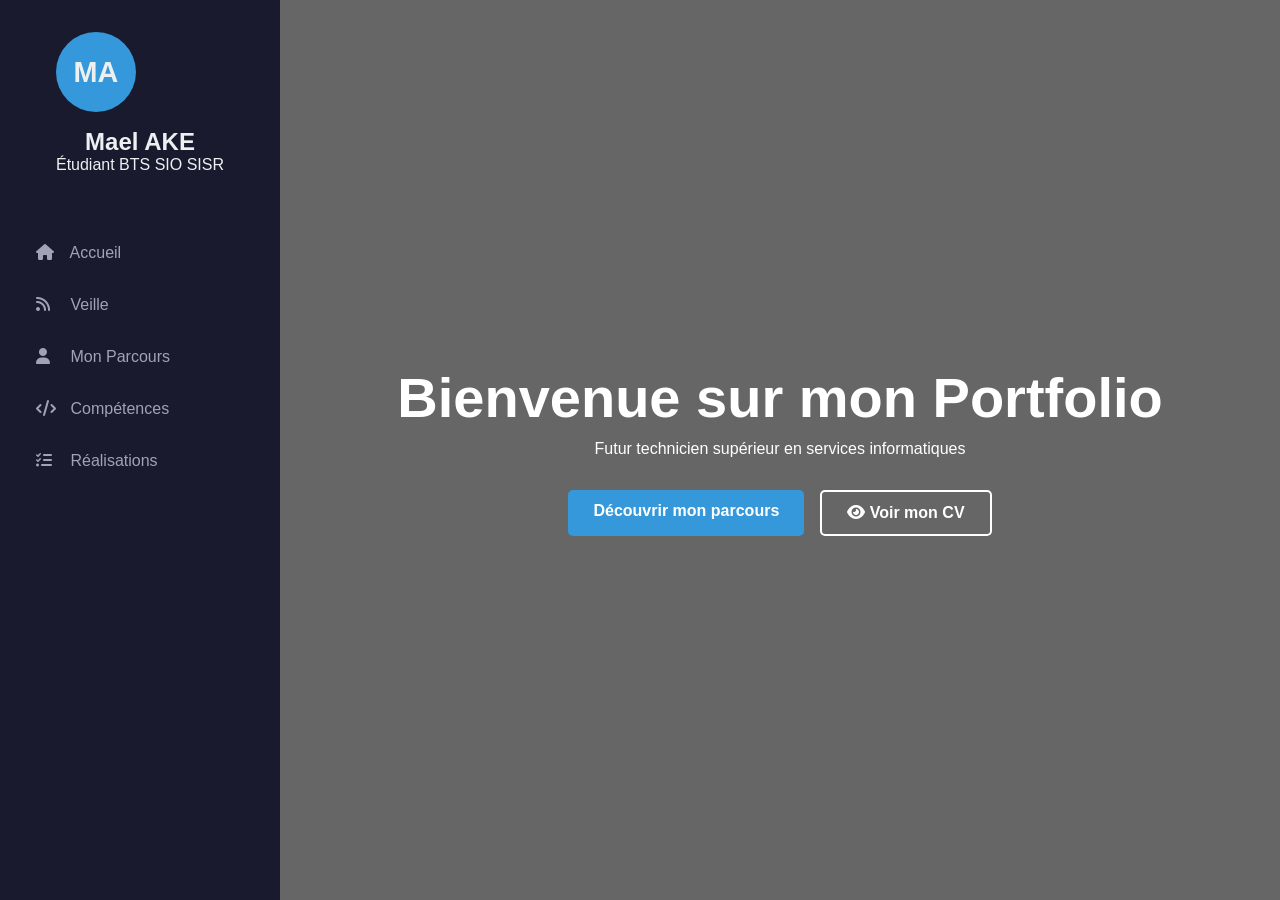
==== index.html @ d147663d "Update index.html" ====
<!DOCTYPE html>
<html lang="fr">
<head>
    <meta charset="UTF-8">
    <meta name="viewport" content="width=device-width, initial-scale=1.0">
    <title>Accueil | Portfolio Mael AKE</title>
    <link rel="stylesheet" href="style.css">
    <link rel="stylesheet" href="https://cdnjs.cloudflare.com/ajax/libs/font-awesome/6.4.0/css/all.min.css">
</head>
<body>

    <header>
        <nav class="sidebar">
            <div class="profile-area">
                <div class="avatar">MA</div>
                <h1>Mael AKE</h1>
                <p>Étudiant BTS SIO SISR</p>
            </div>
            <ul class="nav-menu">
                 <li><a href="index.html"><i class="fas fa-home"></i> Accueil</a></li>
                <li><a href="veille.html"><i class="fas fa-rss"></i> Veille</a></li>
                <li><a href="parcours.html"><i class="fas fa-user"></i> Mon Parcours</a></li>
                <li><a href="competences.html"><i class="fas fa-code"></i> Compétences</a></li>
                <li><a href="projets.html"><i class="fas fa-tasks"></i> Réalisations</a></li>
            </ul>
        </nav>
    </header>

    <main class="content">
        <section id="accueil" class="hero-section">
            <div class="overlay">
                <h1>Bienvenue sur mon Portfolio</h1>
                <p>Futur technicien supérieur en services informatiques</p>
                <div class="cta-group">
                    <a href="parcours.html" class="btn-main">Découvrir mon parcours</a>
                    
                    <a href="CV professionnel gris simple.pdf" class="btn-sub" target="_blank">
                        <i class="fas fa-eye"></i> Voir mon CV
                    </a>
                </div>
            </div>
        </section>
    </main>

</body>
</html>
---- style.css ----
:root {
    --side-bg: #1a1a2e;
    --main-blue: #34495e;
    --accent: #3498db;
    --text-white: #ecf0f1;
    --light-gray: #f4f7f6;
}

* {
    margin: 0;
    padding: 0;
    box-sizing: border-box;
    font-family: 'Poppins', sans-serif;
}

body {
    display: flex;
    background-color: white;
}

/* Sidebar Navigation */
.sidebar {
    width: 280px;
    height: 100vh;
    background-color: var(--side-bg);
    position: fixed;
    color: var(--text-white);
    padding: 2rem 1rem;
    display: flex;
    flex-direction: column;
    align-items: center;
}

.profile-area {
    text-align: center;
    margin-bottom: 3rem;
}

.avatar {
    width: 80px;
    height: 80px;
    background: var(--accent);
    border-radius: 50%;
    display: flex;
    align-items: center;
    justify-content: center;
    font-size: 1.8rem;
    font-weight: bold;
    margin-bottom: 1rem;
}

.nav-menu {
    list-style: none;
    width: 100%;
}

.nav-menu li {
    margin: 10px 0;
}

.nav-menu a {
    color: #a2a2b5;
    text-decoration: none;
    display: block;
    padding: 12px 20px;
    border-radius: 8px;
    transition: 0.3s;
}

.nav-menu a i {
    margin-right: 10px;
    width: 20px;
}

.nav-menu a:hover, .nav-menu a.active {
    background: #252545;
    color: white;
    border-left: 4px solid var(--accent);
}

/* Main Content Area */
.content {
    margin-left: 280px;
    width: calc(100% - 280px);
}

.section {
    padding: 80px 10%;
}

.gray-bg { 
    background-color: var(--light-gray); 
}

.title {
    font-size: 2rem;
    color: var(--main-blue);
    margin-bottom: 3rem;
    border-bottom: 3px solid var(--accent);
    display: inline-block;
}

/* Hero Section */
.hero-section {
    height: 100vh;
    background: url('https://images.unsplash.com/photo-1510511459019-5dda7724fd87?auto=format&fit=crop&q=80') center/cover;
    display: flex;
    align-items: center;
    justify-content: center;
    color: white;
    text-align: center;
}

.overlay {
    background: rgba(0, 0, 0, 0.6);
    width: 100%;
    height: 100%;
    display: flex;
    flex-direction: column;
    align-items: center;
    justify-content: center;
    padding: 0 20px;
}

.hero-section h1 { 
    font-size: 3.5rem; 
    margin-bottom: 10px;
}

.cta-group {
    margin-top: 2rem;
    display: flex;
    gap: 1rem;
    justify-content: center;
}

.btn-main, .btn-sub {
    padding: 12px 25px;
    border-radius: 5px;
    text-decoration: none;
    font-weight: bold;
    transition: 0.3s;
}

.btn-main { 
    background: var(--accent); 
    color: white; 
}
.btn-main:hover {
    background: #2980b9;
}

.btn-sub { 
    border: 2px solid white; 
    color: white; 
}
.btn-sub:hover {
    background: white;
    color: var(--main-blue);
}

/* Timeline (Pour la page Parcours) */
.timeline {
    border-left: 3px solid var(--accent);
    padding-left: 20px;
    margin-left: 10px;
}
.time-item {
    margin-bottom: 30px;
    position: relative;
}
.time-item::before {
    content: '';
    position: absolute;
    left: -29px;
    top: 0;
    width: 15px;
    height: 15px;
    background: var(--accent);
    border-radius: 50%;
}
.date {
    color: var(--accent);
    font-weight: bold;
    display: block;
    margin-bottom: 5px;
}

/* Cards (Pour Compétences et Réalisations) */
.project-grid {
    display: grid;
    grid-template-columns: repeat(auto-fit, minmax(280px, 1fr));
    gap: 2rem;
}

.project-card {
    background: white;
    padding: 30px;
    border-radius: 12px;
    box-shadow: 0 5px 15px rgba(0,0,0,0.05);
    text-align: center;
    transition: 0.3s;
    border: 1px solid #eee;
}

.project-card:hover { 
    transform: translateY(-10px); 
    box-shadow: 0 8px 25px rgba(0,0,0,0.1);
}

.project-icon {
    font-size: 2.5rem;
    color: var(--accent);
    margin-bottom: 1.5rem;
}

/* Responsive */
@media (max-width: 768px) {
    body {
        flex-direction: column;
    }
    .sidebar { 
        width: 100%; 
        height: auto; 
        position: relative; 
        padding: 1rem;
    }
    .content { 
        margin-left: 0; 
        width: 100%; 
    }
    .hero-section h1 {
        font-size: 2rem;
    }
    .cta-group {
        flex-direction: column;
    }
}
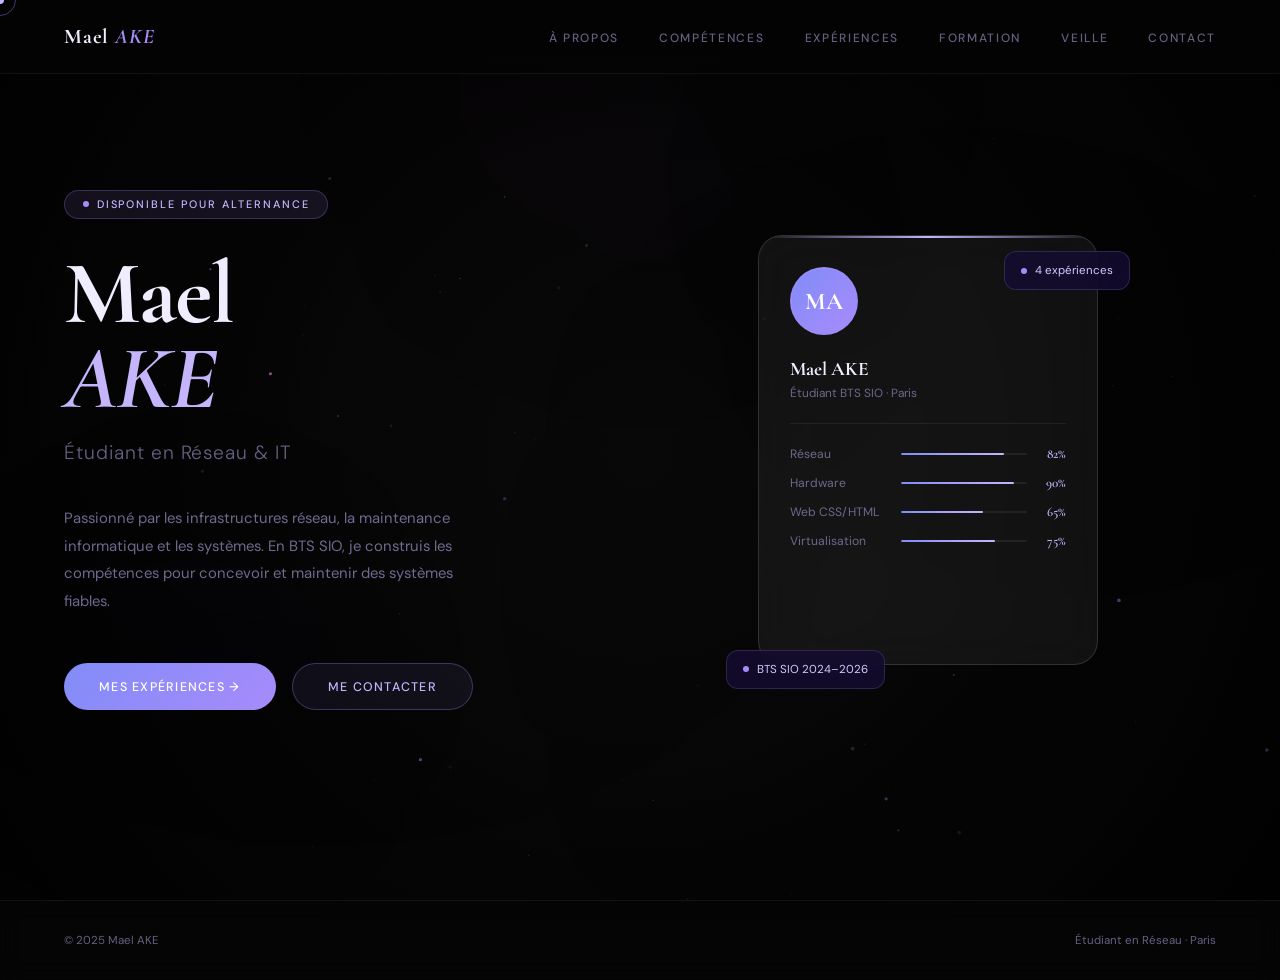
==== commit c4f1745f: "Update index.html" ====
--- a/index.html
+++ b/index.html
@@ -1,46 +1,1013 @@
 <!DOCTYPE html>
 <html lang="fr">
 <head>
-    <meta charset="UTF-8">
-    <meta name="viewport" content="width=device-width, initial-scale=1.0">
-    <title>Accueil | Portfolio Mael AKE</title>
-    <link rel="stylesheet" href="style.css">
-    <link rel="stylesheet" href="https://cdnjs.cloudflare.com/ajax/libs/font-awesome/6.4.0/css/all.min.css">
+<meta charset="UTF-8">
+<meta name="viewport" content="width=device-width, initial-scale=1.0">
+<title>Mael AKE — Portfolio</title>
+<link href="https://fonts.googleapis.com/css2?family=Cormorant+Garamond:ital,wght@0,400;0,600;0,700;1,400&family=DM+Sans:wght@300;400;500&display=swap" rel="stylesheet">
+<style>
+*, *::before, *::after { box-sizing: border-box; margin: 0; padding: 0; }
+
+:root {
+  --accent:  #a78bfa;
+  --accent2: #818cf8;
+  --accent3: #c4b5fd;
+  --white:   #f0edff;
+  --muted:   rgba(200,190,255,.5);
+  --muted2:  rgba(200,190,255,.3);
+  --glass:        rgba(255,255,255,.06);
+  --glass-hover:  rgba(255,255,255,.10);
+  --glass-border: rgba(255,255,255,.12);
+  --glass-border-hover: rgba(255,255,255,.25);
+  --section-pad: clamp(5rem, 10vw, 9rem);
+}
+
+html { scroll-behavior: smooth; }
+
+body {
+  font-family: 'DM Sans', sans-serif;
+  background: #080808;
+  color: var(--white);
+  overflow-x: hidden;
+  cursor: none;
+  min-height: 100vh;
+}
+
+/* CANVAS */
+#bg-canvas {
+  position: fixed; top: 0; left: 0;
+  width: 100%; height: 100%;
+  z-index: 0; pointer-events: none;
+}
+
+nav, .page, footer { position: relative; z-index: 1; }
+
+/* CURSOR */
+.cursor {
+  width: 8px; height: 8px; background: var(--accent3);
+  border-radius: 50%; position: fixed; top: 0; left: 0;
+  pointer-events: none; z-index: 9999;
+  transform: translate(-50%,-50%);
+  transition: width .2s, height .2s;
+}
+.cursor-ring {
+  width: 32px; height: 32px;
+  border: 1px solid rgba(167,139,250,.4); border-radius: 50%;
+  position: fixed; top: 0; left: 0;
+  pointer-events: none; z-index: 9998;
+  transform: translate(-50%,-50%);
+}
+body:has(a:hover) .cursor,
+body:has(button:hover) .cursor { width: 14px; height: 14px; background: #c4b5fd; }
+
+/* NAV */
+nav {
+  position: fixed; top: 0; left: 0; right: 0;
+  display: flex; align-items: center; justify-content: space-between;
+  padding: 1.5rem 4rem; z-index: 100;
+  background: rgba(4,4,4,.75);
+  backdrop-filter: blur(20px);
+  border-bottom: 1px solid rgba(255,255,255,.06);
+}
+.nav-logo {
+  font-family: 'Cormorant Garamond', serif;
+  font-weight: 700; font-size: 1.3rem;
+  letter-spacing: .04em; color: var(--white); text-decoration: none;
+  cursor: pointer;
+}
+.nav-logo span { color: var(--accent); font-style: italic; }
+.nav-links { display: flex; gap: 2.5rem; list-style: none; }
+.nav-links a {
+  font-size: .75rem; font-weight: 500;
+  letter-spacing: .14em; text-transform: uppercase;
+  color: var(--muted); text-decoration: none;
+  cursor: pointer; transition: color .2s;
+  position: relative; padding-bottom: 3px;
+}
+.nav-links a::after {
+  content: ''; position: absolute; bottom: 0; left: 0; right: 0;
+  height: 1px; background: var(--accent);
+  transform: scaleX(0); transform-origin: left; transition: transform .25s;
+}
+.nav-links a:hover { color: var(--accent3); }
+.nav-links a:hover::after,
+.nav-links a.active::after { transform: scaleX(1); }
+.nav-links a.active { color: var(--accent3); }
+
+/* SPA PAGES */
+.page {
+  display: none;
+  min-height: 100vh;
+  opacity: 0;
+  transform: translateY(20px);
+  transition: opacity .45s cubic-bezier(.22,1,.36,1), transform .45s cubic-bezier(.22,1,.36,1);
+}
+.page.active { display: block; }
+.page.visible { opacity: 1; transform: none; }
+.page.leaving {
+  opacity: 0; transform: translateY(-12px);
+  transition: opacity .22s ease, transform .22s ease;
+  pointer-events: none;
+}
+
+/* SECTION BASE */
+.page section { padding: var(--section-pad) 4rem; }
+
+.section-label {
+  font-size: .68rem; font-weight: 500;
+  letter-spacing: .22em; text-transform: uppercase;
+  color: var(--accent); margin-bottom: .9rem;
+  display: flex; align-items: center; gap: .75rem;
+}
+.section-label::before {
+  content: ''; width: 1.5rem; height: 1px;
+  background: linear-gradient(90deg, var(--accent), transparent);
+}
+.section-title {
+  font-family: 'Cormorant Garamond', serif;
+  font-weight: 700; font-size: clamp(2.2rem, 5vw, 4rem);
+  line-height: 1.05; letter-spacing: -.01em;
+  margin-bottom: 3.5rem; color: var(--white);
+}
+.section-title em { font-style: italic; color: var(--accent3); }
+
+/* FOOTER */
+footer {
+  padding: 2rem 4rem;
+  border-top: 1px solid rgba(255,255,255,.06);
+  display: flex; align-items: center; justify-content: space-between;
+  font-size: .72rem; color: var(--muted);
+  background: rgba(4,4,4,.6);
+  backdrop-filter: blur(12px);
+}
+
+/* BUTTONS */
+.btn-primary {
+  display: inline-flex; align-items: center; gap: .5rem;
+  background: linear-gradient(135deg, var(--accent2), var(--accent));
+  color: #fff; font-family: 'DM Sans', sans-serif; font-weight: 500;
+  font-size: .78rem; letter-spacing: .1em; text-transform: uppercase;
+  padding: .9rem 2.2rem; border-radius: 99px; text-decoration: none;
+  border: none; cursor: pointer;
+  transition: opacity .2s, transform .2s;
+}
+.btn-primary:hover { opacity: .9; transform: translateY(-2px); }
+.btn-outline {
+  display: inline-flex; align-items: center; gap: .5rem;
+  background: rgba(167,139,250,.08); color: var(--accent3);
+  font-family: 'DM Sans', sans-serif; font-weight: 500;
+  font-size: .78rem; letter-spacing: .1em; text-transform: uppercase;
+  padding: .9rem 2.2rem; border-radius: 99px; text-decoration: none;
+  border: 1px solid rgba(167,139,250,.3); cursor: pointer;
+  transition: background .2s, border-color .2s, transform .2s;
+}
+.btn-outline:hover { background: rgba(167,139,250,.15); border-color: var(--accent3); transform: translateY(-2px); }
+
+/* REVEAL */
+.reveal { opacity: 0; transform: translateY(26px); transition: opacity .7s ease, transform .7s ease; }
+.reveal.visible { opacity: 1; transform: none; }
+
+/* ─── HERO ─── */
+.hero {
+  min-height: 100vh; display: grid; grid-template-columns: 1fr 1fr;
+  align-items: center; padding: 0 4rem; position: relative;
+}
+.hero-tag {
+  display: inline-flex; align-items: center; gap: .5rem;
+  font-size: .68rem; font-weight: 500; letter-spacing: .18em; text-transform: uppercase;
+  color: var(--accent3); background: rgba(167,139,250,.1);
+  border: 1px solid rgba(167,139,250,.25);
+  padding: .4rem 1.1rem; border-radius: 99px; margin-bottom: 2rem;
+}
+.hero-tag::before {
+  content: ''; width: 6px; height: 6px; background: var(--accent);
+  border-radius: 50%; animation: pulseDot 2s ease-in-out infinite;
+}
+.hero-name {
+  font-family: 'Cormorant Garamond', serif; font-weight: 700;
+  font-size: clamp(3.8rem, 7vw, 7rem);
+  line-height: .95; letter-spacing: -.02em; margin-bottom: 1.2rem;
+}
+.hero-name em { font-style: italic; color: var(--accent3); }
+.hero-title {
+  font-size: clamp(.95rem, 1.8vw, 1.2rem); font-weight: 300;
+  color: var(--muted); letter-spacing: .05em; margin-bottom: 2.5rem;
+}
+.hero-desc {
+  font-size: .93rem; line-height: 1.85; color: rgba(200,190,255,.55);
+  max-width: 420px; margin-bottom: 3rem;
+}
+.hero-cta { display: flex; gap: 1rem; flex-wrap: wrap; }
+.hero-right { position: relative; display: flex; justify-content: center; align-items: center; }
+.hero-visual { position: relative; width: 340px; height: 430px; }
+.profile-card {
+  position: absolute; inset: 0;
+  background: rgba(255,255,255,.06);
+  border: 1px solid rgba(255,255,255,.13);
+  border-radius: 24px; backdrop-filter: blur(20px); overflow: hidden;
+}
+.profile-card::before {
+  content: ''; position: absolute; top: 0; left: 0; right: 0; height: 2px;
+  background: linear-gradient(90deg, transparent, var(--accent3), transparent);
+}
+.profile-card-inner {
+  position: absolute; inset: 2rem;
+  display: flex; flex-direction: column; gap: 1.4rem;
+}
+.profile-avatar {
+  width: 68px; height: 68px; border-radius: 50%;
+  background: linear-gradient(135deg, var(--accent2), var(--accent));
+  display: flex; align-items: center; justify-content: center;
+  font-family: 'Cormorant Garamond', serif; font-weight: 700;
+  font-size: 1.5rem; color: #fff; border: 2px solid rgba(167,139,250,.3);
+}
+.profile-name { font-family: 'Cormorant Garamond', serif; font-weight: 700; font-size: 1.2rem; }
+.profile-role { font-size: .74rem; color: var(--muted); margin-top: .2rem; }
+.profile-divider { height: 1px; background: rgba(255,255,255,.07); }
+.profile-stat { display: flex; flex-direction: column; gap: .8rem; }
+.stat-row { display: flex; align-items: center; font-size: .76rem; }
+.stat-lbl { color: var(--muted); min-width: 100px; }
+.stat-bar { flex:1; height: 2px; background: rgba(255,255,255,.07); border-radius: 2px; overflow: hidden; margin: 0 .7rem; }
+.stat-fill { height: 100%; background: linear-gradient(90deg, var(--accent2), var(--accent3)); border-radius: 2px; }
+.stat-pct { font-family: 'Cormorant Garamond', serif; font-weight: 600; font-size: .82rem; color: var(--accent3); min-width: 28px; text-align: right; }
+.floating-badge {
+  position: absolute; background: rgba(20,12,50,.8);
+  backdrop-filter: blur(12px); border: 1px solid rgba(167,139,250,.2);
+  border-radius: 12px; padding: .7rem 1rem; font-size: .72rem;
+  display: flex; align-items: center; gap: .5rem;
+  animation: floatBadge 3.5s ease-in-out infinite;
+}
+.floating-badge .dot {
+  width: 6px; height: 6px; background: var(--accent);
+  border-radius: 50%; flex-shrink: 0; animation: pulseDot 2s ease-in-out infinite;
+}
+.fb1 { bottom: -1.5rem; left: -2rem; }
+.fb2 { top: 1rem; right: -2rem; animation-delay: 1.8s; }
+@keyframes floatBadge { 0%,100%{transform:translateY(0)} 50%{transform:translateY(-9px)} }
+@keyframes pulseDot { 0%,100%{opacity:1} 50%{opacity:.35} }
+
+/* ─── ABOUT ─── */
+.about-grid { display: grid; grid-template-columns: 1fr 1fr; gap: 5rem; align-items: start; }
+.about-text { font-size: .97rem; line-height: 1.95; color: rgba(200,190,255,.6); }
+.about-text p + p { margin-top: 1.3rem; }
+.about-text strong { color: var(--white); font-weight: 500; }
+.about-stats { display: grid; grid-template-columns: 1fr 1fr; gap: 1.2rem; }
+.about-quote {
+  margin-top: 3rem; padding: 1.5rem 2rem;
+  background: rgba(167,139,250,.06);
+  border-left: 2px solid var(--accent);
+  border-radius: 0 12px 12px 0;
+  font-family: 'Cormorant Garamond', serif;
+  font-style: italic; font-size: 1.1rem; color: var(--accent3); line-height: 1.7;
+}
+.stat-card {
+  background: var(--glass); border: 1px solid var(--glass-border);
+  border-radius: 16px; padding: 1.5rem; backdrop-filter: blur(12px);
+  transition: background .2s, border-color .2s;
+}
+.stat-card:hover { background: var(--glass-hover); border-color: var(--glass-border-hover); }
+.stat-card .num {
+  font-family: 'Cormorant Garamond', serif; font-weight: 700;
+  font-size: 2.8rem; color: var(--accent3); line-height: 1; margin-bottom: .5rem;
+}
+.stat-card .lbl { font-size: .78rem; color: var(--muted); line-height: 1.4; }
+
+/* ─── SKILLS ─── */
+.skills-grid { display: grid; grid-template-columns: repeat(3, 1fr); gap: 1.4rem; }
+.skill-group {
+  background: var(--glass); border: 1px solid var(--glass-border);
+  border-radius: 20px; padding: 2rem; backdrop-filter: blur(14px);
+  transition: background .25s, border-color .25s, transform .25s;
+}
+.skill-group:hover { background: var(--glass-hover); border-color: rgba(167,139,250,.3); transform: translateY(-4px); }
+.skill-group-icon {
+  width: 42px; height: 42px; border-radius: 12px;
+  background: rgba(167,139,250,.12); border: 1px solid rgba(167,139,250,.2);
+  display: flex; align-items: center; justify-content: center;
+  font-size: 1.2rem; margin-bottom: 1.25rem;
+}
+.skill-group-title {
+  font-family: 'Cormorant Garamond', serif; font-weight: 600;
+  font-size: 1.05rem; margin-bottom: 1rem; color: var(--white);
+}
+.skill-tags { display: flex; flex-wrap: wrap; gap: .5rem; }
+.skill-tag {
+  font-size: .72rem; color: var(--accent3);
+  background: rgba(167,139,250,.08); border: 1px solid rgba(167,139,250,.18);
+  padding: .28rem .8rem; border-radius: 99px; transition: background .2s;
+}
+.skill-tag:hover { background: rgba(167,139,250,.2); }
+
+/* ─── XP ─── */
+.xp-list { display: flex; flex-direction: column; }
+.xp-item {
+  display: grid; grid-template-columns: 190px 1fr;
+  gap: 3rem; padding: 2.5rem 0;
+  border-top: 1px solid rgba(255,255,255,.06);
+}
+.xp-item:last-child { border-bottom: 1px solid rgba(255,255,255,.06); }
+.xp-date { font-family: 'Cormorant Garamond', serif; font-weight: 600; font-size: .9rem; color: var(--accent); letter-spacing: .04em; padding-top: .2rem; }
+.xp-cat { font-size: .68rem; color: var(--muted2); margin-top: .35rem; letter-spacing: .1em; text-transform: uppercase; }
+.xp-title { font-family: 'Cormorant Garamond', serif; font-weight: 600; font-size: 1.15rem; margin-bottom: .7rem; color: var(--white); }
+.xp-tasks { list-style: none; display: flex; flex-direction: column; gap: .45rem; }
+.xp-tasks li { font-size: .87rem; color: var(--muted); line-height: 1.6; display: flex; align-items: baseline; gap: .6rem; }
+.xp-tasks li::before { content: '◆'; color: var(--accent); font-size: .45rem; flex-shrink: 0; position: relative; top: -1px; }
+
+/* ─── EDUCATION ─── */
+.edu-grid { display: grid; grid-template-columns: 1fr 1fr; gap: 1.4rem; }
+.edu-card {
+  background: var(--glass); border: 1px solid var(--glass-border);
+  border-radius: 20px; padding: 2.2rem; backdrop-filter: blur(14px);
+  position: relative; overflow: hidden;
+  transition: background .25s, border-color .25s, transform .25s;
+}
+.edu-card:hover { background: var(--glass-hover); border-color: rgba(167,139,250,.3); transform: translateY(-4px); }
+.edu-card::before {
+  content: ''; position: absolute; top: 0; left: 0; right: 0; height: 2px;
+  background: linear-gradient(90deg, transparent, var(--accent), transparent);
+  transform: scaleX(0); transform-origin: left; transition: transform .4s;
+}
+.edu-card:hover::before { transform: scaleX(1); }
+.edu-year { font-family: 'Cormorant Garamond', serif; font-weight: 700; font-size: 3rem; color: rgba(167,139,250,.12); line-height: 1; margin-bottom: 1rem; }
+.edu-degree { font-family: 'Cormorant Garamond', serif; font-weight: 700; font-size: 1.2rem; margin-bottom: .4rem; }
+.edu-school { font-size: .82rem; color: var(--muted); }
+.edu-badge {
+  display: inline-block; margin-top: 1rem;
+  font-size: .68rem; font-weight: 500; letter-spacing: .12em; text-transform: uppercase;
+  color: var(--accent3); background: rgba(167,139,250,.1);
+  border: 1px solid rgba(167,139,250,.25);
+  padding: .25rem .9rem; border-radius: 99px;
+}
+
+/* ─── CONTACT ─── */
+#page-contact section {
+  min-height: calc(100vh - 120px);
+  display: flex; align-items: center; justify-content: center; text-align: center;
+}
+.contact-inner { max-width: 580px; margin: 0 auto; position: relative; z-index: 2; }
+.contact-glow {
+  position: absolute; width: 500px; height: 500px; border-radius: 50%;
+  background: radial-gradient(circle, rgba(167,139,250,.1) 0%, transparent 70%);
+  pointer-events: none; top: 50%; left: 50%; transform: translate(-50%,-50%);
+}
+.contact-email {
+  display: inline-flex; align-items: center; gap: .75rem;
+  font-family: 'Cormorant Garamond', serif; font-weight: 600;
+  font-size: clamp(1.3rem, 3vw, 2rem); color: var(--white); text-decoration: none;
+  margin: 2.5rem 0; padding-bottom: .25rem;
+  border-bottom: 1px solid rgba(167,139,250,.3);
+  transition: color .2s, border-color .2s;
+}
+.contact-email:hover { color: var(--accent3); border-color: var(--accent); }
+.contact-links { display: flex; justify-content: center; gap: 1rem; flex-wrap: wrap; margin-top: 1rem; }
+.contact-pill {
+  display: inline-flex; align-items: center; gap: .5rem;
+  font-size: .78rem; color: var(--muted);
+  background: rgba(255,255,255,.04); border: 1px solid rgba(255,255,255,.09);
+  padding: .5rem 1.2rem; border-radius: 99px;
+  transition: color .2s, border-color .2s, background .2s;
+}
+.contact-pill:hover { color: var(--accent3); border-color: rgba(167,139,250,.3); background: rgba(167,139,250,.08); }
+
+/* ─── WIFI 7 ARTICLE ─── */
+.wifi7-article {
+  margin: 1rem 0 4rem;
+  background: rgba(167,139,250,.04);
+  border: 1px solid rgba(167,139,250,.15);
+  border-radius: 24px; padding: 3rem;
+  backdrop-filter: blur(10px);
+}
+.wifi7-header { margin-bottom: 2.5rem; }
+.wifi7-label {
+  font-size: .62rem; font-weight: 500; letter-spacing: .2em;
+  text-transform: uppercase; color: var(--accent);
+  display: flex; align-items: center; gap: .6rem; margin-bottom: .8rem;
+}
+.wifi7-label::before { content:''; width:1.2rem; height:1px; background:var(--accent); }
+.wifi7-title {
+  font-family: 'Cormorant Garamond', serif; font-weight: 700;
+  font-size: clamp(1.6rem, 3vw, 2.4rem); line-height: 1.1;
+  color: var(--white); margin-bottom: .8rem;
+}
+.wifi7-title em { font-style: italic; color: var(--accent3); }
+.wifi7-sub { font-size: .75rem; color: var(--muted2); letter-spacing: .04em; }
+.wifi7-intro {
+  font-size: .93rem; line-height: 1.9; color: rgba(200,190,255,.65);
+  margin-bottom: 2.5rem; max-width: 800px;
+}
+.wifi7-intro strong { color: var(--white); font-weight: 500; }
+
+/* compare bars */
+.wifi7-compare {
+  display: grid; grid-template-columns: 1fr 1fr; gap: 1rem;
+  margin-bottom: 3rem;
+}
+.wc-card {
+  background: var(--glass); border: 1px solid var(--glass-border);
+  border-radius: 16px; padding: 1.5rem; backdrop-filter: blur(10px);
+}
+.wc-featured { border-color: rgba(167,139,250,.35); background: rgba(167,139,250,.08); }
+.wc-label { font-size: .68rem; color: var(--muted); letter-spacing: .1em; text-transform: uppercase; margin-bottom: .6rem; }
+.wc-val { font-family: 'Cormorant Garamond', serif; font-weight: 700; font-size: 2.5rem; color: var(--muted); line-height: 1; margin-bottom: .8rem; }
+.wc-val span { font-size: 1rem; }
+.wc-bar-wrap { height: 4px; background: rgba(255,255,255,.07); border-radius: 4px; overflow: hidden; margin-bottom: .6rem; }
+.wc-bar { height: 100%; background: rgba(167,139,250,.4); border-radius: 4px; }
+.wc-detail { font-size: .72rem; color: var(--muted2); }
+
+/* innovations list */
+.wifi7-innovations { display: flex; flex-direction: column; gap: 1.5rem; margin-bottom: 3rem; }
+.wi-item {
+  display: grid; grid-template-columns: 60px 1fr; gap: 1.5rem; align-items: start;
+  padding: 1.5rem; background: var(--glass); border: 1px solid var(--glass-border);
+  border-radius: 16px; backdrop-filter: blur(10px);
+  transition: background .2s, border-color .2s;
+}
+.wi-item:hover { background: var(--glass-hover); border-color: rgba(167,139,250,.25); }
+.wi-num {
+  font-family: 'Cormorant Garamond', serif; font-weight: 700; font-size: 2rem;
+  color: rgba(167,139,250,.2); line-height: 1; text-align: center; padding-top: .2rem;
+}
+.wi-title {
+  font-family: 'Cormorant Garamond', serif; font-weight: 700;
+  font-size: 1.1rem; color: var(--white); margin-bottom: .5rem;
+}
+.wi-desc { font-size: .85rem; color: var(--muted); line-height: 1.75; }
+.wi-desc strong { color: var(--accent3); font-weight: 500; }
+
+/* impact */
+.wifi7-impact { background: rgba(167,139,250,.06); border: 1px solid rgba(167,139,250,.15); border-radius: 16px; padding: 2rem; }
+.wi-impact-title {
+  font-family: 'Cormorant Garamond', serif; font-weight: 700;
+  font-size: 1.2rem; color: var(--white); margin-bottom: 1.5rem;
+}
+.wi-impact-grid { display: grid; grid-template-columns: repeat(3,1fr); gap: 1rem; }
+.wi-impact-card {
+  background: rgba(255,255,255,.04); border: 1px solid rgba(255,255,255,.07);
+  border-radius: 12px; padding: 1.2rem;
+  transition: background .2s, border-color .2s;
+}
+.wi-impact-card:hover { background: rgba(167,139,250,.1); border-color: rgba(167,139,250,.25); }
+.wi-impact-icon { font-size: 1.3rem; margin-bottom: .6rem; }
+.wi-impact-label { font-family: 'Cormorant Garamond', serif; font-weight: 600; font-size: .95rem; color: var(--accent3); margin-bottom: .4rem; }
+.wi-impact-desc { font-size: .75rem; color: var(--muted); line-height: 1.6; }
+
+@media (max-width: 900px) {
+  .wifi7-article { padding: 1.5rem; }
+  .wifi7-compare { grid-template-columns: 1fr; }
+  .wi-impact-grid { grid-template-columns: 1fr; }
+  .wi-item { grid-template-columns: 40px 1fr; gap: 1rem; }
+}
+
+/* ─── VEILLE ─── */
+.veille-intro {
+  font-size: .97rem; line-height: 1.9; color: rgba(200,190,255,.6);
+  max-width: 650px; margin-bottom: 3.5rem;
+}
+.veille-intro strong { color: var(--white); font-weight: 500; }
+.veille-grid { display: grid; grid-template-columns: repeat(3, 1fr); gap: 1.4rem; margin-bottom: 4rem; }
+.veille-card {
+  background: var(--glass); border: 1px solid var(--glass-border);
+  border-radius: 20px; padding: 1.8rem; backdrop-filter: blur(14px);
+  position: relative; overflow: hidden;
+  transition: background .25s, border-color .25s, transform .25s;
+  display: flex; flex-direction: column; gap: 1rem;
+}
+.veille-card:hover { background: var(--glass-hover); border-color: rgba(167,139,250,.3); transform: translateY(-4px); }
+.veille-card::before {
+  content: ''; position: absolute; top: 0; left: 0; right: 0; height: 2px;
+  background: linear-gradient(90deg, transparent, var(--accent), transparent);
+  transform: scaleX(0); transform-origin: left; transition: transform .4s;
+}
+.veille-card:hover::before { transform: scaleX(1); }
+.veille-icon {
+  width: 46px; height: 46px; border-radius: 14px;
+  background: rgba(167,139,250,.12); border: 1px solid rgba(167,139,250,.2);
+  display: flex; align-items: center; justify-content: center; font-size: 1.3rem;
+}
+.veille-theme {
+  font-size: .62rem; font-weight: 500; letter-spacing: .16em; text-transform: uppercase;
+  color: var(--accent); margin-bottom: .2rem;
+}
+.veille-title {
+  font-family: 'Cormorant Garamond', serif; font-weight: 700;
+  font-size: 1.05rem; color: var(--white); line-height: 1.2;
+}
+.veille-desc { font-size: .8rem; color: var(--muted); line-height: 1.7; flex: 1; }
+.veille-tags { display: flex; flex-wrap: wrap; gap: .4rem; margin-top: auto; padding-top: .5rem; }
+.veille-tag {
+  font-size: .65rem; color: var(--accent3);
+  background: rgba(167,139,250,.08); border: 1px solid rgba(167,139,250,.15);
+  padding: .2rem .65rem; border-radius: 99px;
+}
+.veille-sources-title {
+  font-family: 'Cormorant Garamond', serif; font-weight: 700;
+  font-size: 1.5rem; color: var(--white); margin-bottom: 1.5rem;
+}
+.veille-sources-title em { font-style: italic; color: var(--accent3); }
+.veille-sources { display: grid; grid-template-columns: repeat(4, 1fr); gap: 1rem; }
+.vsource {
+  background: var(--glass); border: 1px solid var(--glass-border);
+  border-radius: 14px; padding: 1.2rem; backdrop-filter: blur(12px);
+  display: flex; flex-direction: column; gap: .5rem;
+  transition: background .2s, border-color .2s, transform .2s;
+}
+.vsource:hover { background: var(--glass-hover); border-color: rgba(167,139,250,.3); transform: translateY(-3px); }
+.vsource-name { font-family: 'Cormorant Garamond', serif; font-weight: 600; font-size: .95rem; color: var(--white); }
+.vsource-type { font-size: .65rem; color: var(--accent); letter-spacing: .1em; text-transform: uppercase; }
+.vsource-desc { font-size: .75rem; color: var(--muted); line-height: 1.5; }
+
+/* RESPONSIVE */
+@media (max-width: 900px) {
+  nav { padding: 1.25rem 1.5rem; }
+  .nav-links { display: none; }
+  .page section { padding: 5rem 1.5rem; }
+  footer { flex-direction: column; gap: .5rem; text-align: center; padding: 1.5rem; }
+  .hero { grid-template-columns: 1fr; padding: 6rem 1.5rem 4rem; }
+  .hero-right { display: none; }
+  .about-grid { grid-template-columns: 1fr; gap: 3rem; }
+  .skills-grid { grid-template-columns: 1fr; }
+  .xp-item { grid-template-columns: 1fr; gap: .6rem; }
+  .edu-grid { grid-template-columns: 1fr; }
+  .veille-grid { grid-template-columns: 1fr; }
+  .veille-sources { grid-template-columns: 1fr 1fr; }
+}
+</style>
 </head>
 <body>
 
-    <header>
-        <nav class="sidebar">
-            <div class="profile-area">
-                <div class="avatar">MA</div>
-                <h1>Mael AKE</h1>
-                <p>Étudiant BTS SIO SISR</p>
-            </div>
-            <ul class="nav-menu">
-                 <li><a href="index.html"><i class="fas fa-home"></i> Accueil</a></li>
-                <li><a href="veille.html"><i class="fas fa-rss"></i> Veille</a></li>
-                <li><a href="parcours.html"><i class="fas fa-user"></i> Mon Parcours</a></li>
-                <li><a href="competences.html"><i class="fas fa-code"></i> Compétences</a></li>
-                <li><a href="projets.html"><i class="fas fa-tasks"></i> Réalisations</a></li>
-            </ul>
-        </nav>
-    </header>
-
-    <main class="content">
-        <section id="accueil" class="hero-section">
-            <div class="overlay">
-                <h1>Bienvenue sur mon Portfolio</h1>
-                <p>Futur technicien supérieur en services informatiques</p>
-                <div class="cta-group">
-                    <a href="parcours.html" class="btn-main">Découvrir mon parcours</a>
-                    
-                    <a href="CV professionnel gris simple.pdf" class="btn-sub" target="_blank">
-                        <i class="fas fa-eye"></i> Voir mon CV
-                    </a>
-                </div>
-            </div>
-        </section>
-    </main>
-
+<canvas id="bg-canvas"></canvas>
+<div class="cursor" id="cursor"></div>
+<div class="cursor-ring" id="cursorRing"></div>
+
+<!-- NAV -->
+<nav>
+  <a class="nav-logo" data-page="home">Mael <span>AKE</span></a>
+  <ul class="nav-links">
+    <li><a data-page="about">À propos</a></li>
+    <li><a data-page="skills">Compétences</a></li>
+    <li><a data-page="xp">Expériences</a></li>
+    <li><a data-page="edu">Formation</a></li>
+    <li><a data-page="veille">Veille</a></li>
+    <li><a data-page="contact">Contact</a></li>
+  </ul>
+</nav>
+
+<!-- ═══════════ PAGE HOME ═══════════ -->
+<div class="page" id="page-home">
+  <section class="hero">
+    <div class="hero-left">
+      <div class="hero-tag">Disponible pour alternance</div>
+      <h1 class="hero-name">Mael<br><em>AKE</em></h1>
+      <p class="hero-title">Étudiant en Réseau &amp; IT</p>
+      <p class="hero-desc">Passionné par les infrastructures réseau, la maintenance informatique et les systèmes. En BTS SIO, je construis les compétences pour concevoir et maintenir des systèmes fiables.</p>
+      <div class="hero-cta">
+        <a class="btn-primary" data-page="xp">Mes expériences →</a>
+        <a class="btn-outline" data-page="contact">Me contacter</a>
+      </div>
+    </div>
+    <div class="hero-right">
+      <div class="hero-visual">
+        <div class="profile-card"></div>
+        <div class="profile-card-inner">
+          <div class="profile-avatar">MA</div>
+          <div>
+            <div class="profile-name">Mael AKE</div>
+            <div class="profile-role">Étudiant BTS SIO · Paris</div>
+          </div>
+          <div class="profile-divider"></div>
+          <div class="profile-stat">
+            <div class="stat-row"><span class="stat-lbl">Réseau</span><div class="stat-bar"><div class="stat-fill" style="width:82%"></div></div><span class="stat-pct">82%</span></div>
+            <div class="stat-row"><span class="stat-lbl">Hardware</span><div class="stat-bar"><div class="stat-fill" style="width:90%"></div></div><span class="stat-pct">90%</span></div>
+            <div class="stat-row"><span class="stat-lbl">Web CSS/HTML</span><div class="stat-bar"><div class="stat-fill" style="width:65%"></div></div><span class="stat-pct">65%</span></div>
+            <div class="stat-row"><span class="stat-lbl">Virtualisation</span><div class="stat-bar"><div class="stat-fill" style="width:75%"></div></div><span class="stat-pct">75%</span></div>
+          </div>
+        </div>
+        <div class="floating-badge fb1"><span class="dot"></span><span style="color:#d4cbff;font-size:.72rem;">BTS SIO 2024–2026</span></div>
+        <div class="floating-badge fb2"><span class="dot"></span><span style="color:#d4cbff;font-size:.72rem;">4 expériences</span></div>
+      </div>
+    </div>
+  </section>
+  <footer><span>© 2025 Mael AKE</span><span>Étudiant en Réseau · Paris</span></footer>
+</div>
+
+<!-- ═══════════ PAGE ABOUT ═══════════ -->
+<div class="page" id="page-about">
+  <section>
+    <div class="section-label reveal">À propos</div>
+    <h2 class="section-title reveal">Un profil technique<br><em>orienté réseau.</em></h2>
+    <div class="about-grid">
+      <div>
+        <div class="about-text reveal">
+          <p>Je m'appelle <strong>Mael AKE</strong>, étudiant en BTS SIO (Services Informatiques aux Organisations) au Lycée de Cachan, passionné par les réseaux informatiques et la maintenance de systèmes.</p>
+          <p>Mon parcours combine des expériences concrètes : montage de PC sur mesure, maintenance de sites web, administration réseau et même un passage en restauration qui m'a forgé la <strong>rigueur et la gestion du stress</strong>.</p>
+          <p>Je maîtrise des outils comme <strong>Packet Tracer, Virtual Box et Ipcop</strong>, et j'aime autant configurer une infrastructure réseau que démonter et remonter un PC.</p>
+          <p>Curieux et motivé, j'ai voyagé en <strong>Côte d'Ivoire et au Sri Lanka</strong>, ce qui m'a ouvert l'esprit et renforcé mon adaptabilité culturelle.</p>
+        </div>
+        <div class="about-quote reveal">"La technique sans la rigueur ne mène nulle part — j'ai appris les deux en même temps."</div>
+      </div>
+      <div class="about-stats reveal">
+        <div class="stat-card"><div class="num">4</div><div class="lbl">Expériences professionnelles</div></div>
+        <div class="stat-card"><div class="num">2</div><div class="lbl">Diplômes obtenus / en cours</div></div>
+        <div class="stat-card"><div class="num">2</div><div class="lbl">Pays visités</div></div>
+        <div class="stat-card"><div class="num">4+</div><div class="lbl">Logiciels techniques maîtrisés</div></div>
+      </div>
+    </div>
+  </section>
+  <footer><span>© 2025 Mael AKE</span><span>Étudiant en Réseau · Paris</span></footer>
+</div>
+
+<!-- ═══════════ PAGE SKILLS ═══════════ -->
+<div class="page" id="page-skills">
+  <section>
+    <div class="section-label reveal">Compétences</div>
+    <h2 class="section-title reveal">Ce que je<br><em>sais faire.</em></h2>
+    <div class="skills-grid">
+      <div class="skill-group reveal">
+        <div class="skill-group-icon">🌐</div>
+        <div class="skill-group-title">Réseau &amp; Infra</div>
+        <div class="skill-tags">
+          <span class="skill-tag">Packet Tracer</span><span class="skill-tag">Ipcop</span>
+          <span class="skill-tag">Gestion des droits</span><span class="skill-tag">Prise en main distante</span>
+          <span class="skill-tag">Dépannage réseau</span><span class="skill-tag">Virtual Box</span>
+        </div>
+      </div>
+      <div class="skill-group reveal">
+        <div class="skill-group-icon">🖥️</div>
+        <div class="skill-group-title">Hardware &amp; Maintenance</div>
+        <div class="skill-tags">
+          <span class="skill-tag">Montage PC sur mesure</span><span class="skill-tag">Configuration système</span>
+          <span class="skill-tag">Diagnostic matériel</span><span class="skill-tag">Restauration système</span>
+          <span class="skill-tag">Adaptation sur mesure</span>
+        </div>
+      </div>
+      <div class="skill-group reveal">
+        <div class="skill-group-icon">💻</div>
+        <div class="skill-group-title">Web &amp; Dev</div>
+        <div class="skill-tags">
+          <span class="skill-tag">HTML</span><span class="skill-tag">CSS</span>
+          <span class="skill-tag">Photoshop</span><span class="skill-tag">VisualCode</span>
+          <span class="skill-tag">Maintenance site web</span>
+        </div>
+      </div>
+      <div class="skill-group reveal">
+        <div class="skill-group-icon">🔧</div>
+        <div class="skill-group-title">Logiciels maîtrisés</div>
+        <div class="skill-tags">
+          <span class="skill-tag">Packet Tracer</span><span class="skill-tag">Virtual Box</span>
+          <span class="skill-tag">VisualCode</span><span class="skill-tag">Ipcop</span>
+        </div>
+      </div>
+      <div class="skill-group reveal">
+        <div class="skill-group-icon">🗣️</div>
+        <div class="skill-group-title">Langues</div>
+        <div class="skill-tags">
+          <span class="skill-tag">Français — Natif</span>
+          <span class="skill-tag">Anglais — Intermédiaire</span>
+        </div>
+      </div>
+    </div>
+  </section>
+  <footer><span>© 2025 Mael AKE</span><span>Étudiant en Réseau · Paris</span></footer>
+</div>
+
+<!-- ═══════════ PAGE XP ═══════════ -->
+<div class="page" id="page-xp">
+  <section>
+    <div class="section-label reveal">Expériences</div>
+    <h2 class="section-title reveal">Mon<br><em>parcours.</em></h2>
+    <div class="xp-list">
+      <div class="xp-item reveal">
+        <div><div class="xp-date">Mai 2025</div><div class="xp-cat">Maintenance</div></div>
+        <div>
+          <div class="xp-title">Maintenance d'un Réseau</div>
+          <ul class="xp-tasks">
+            <li>Dépannage de machines sur site</li>
+            <li>Prise en main à distance des équipements</li>
+            <li>Gestion des droits d'accès sur certaines machines</li>
+          </ul>
+        </div>
+      </div>
+      <div class="xp-item reveal">
+        <div><div class="xp-date">Juil. 2024</div><div class="xp-cat">Restauration</div></div>
+        <div>
+          <div class="xp-title">Équipier chez McDonald's</div>
+          <ul class="xp-tasks">
+            <li>Préparation en cuisine, respect des normes d'hygiène</li>
+            <li>Gestion des stocks et réapprovisionnement</li>
+          </ul>
+        </div>
+      </div>
+      <div class="xp-item reveal">
+        <div><div class="xp-date">Mai 2024</div><div class="xp-cat">Hardware</div></div>
+        <div>
+          <div class="xp-title">Montage de PC sur Mesure</div>
+          <ul class="xp-tasks">
+            <li>Configuration et assemblage selon cahier des charges</li>
+            <li>Adaptation des composants en fonction du besoin client</li>
+            <li>Restauration et remise en état de machines</li>
+          </ul>
+        </div>
+      </div>
+      <div class="xp-item reveal">
+        <div><div class="xp-date">Déc. 2023</div><div class="xp-cat">Maintenance web</div></div>
+        <div>
+          <div class="xp-title">Chargé de Maintenance de Site Internet</div>
+          <ul class="xp-tasks">
+            <li>Maintenance et mise à jour du site (HTML, CSS)</li>
+            <li>Retouches graphiques avec Photoshop</li>
+          </ul>
+        </div>
+      </div>
+    </div>
+  </section>
+  <footer><span>© 2025 Mael AKE</span><span>Étudiant en Réseau · Paris</span></footer>
+</div>
+
+<!-- ═══════════ PAGE EDU ═══════════ -->
+<div class="page" id="page-edu">
+  <section>
+    <div class="section-label reveal">Formation</div>
+    <h2 class="section-title reveal">Mon parcours<br><em>scolaire.</em></h2>
+    <div class="edu-grid">
+      <div class="edu-card reveal">
+        <div class="edu-year">2026</div>
+        <div class="edu-degree">BTS SIO</div>
+        <div class="edu-school">Lycée de Cachan · Sept. 2024 – Sept. 2026</div>
+        <span class="edu-badge">En cours</span>
+      </div>
+      <div class="edu-card reveal">
+        <div class="edu-year">2024</div>
+        <div class="edu-degree">Bac SN</div>
+        <div class="edu-school">Lycée Gustave Ferrier</div>
+        <span class="edu-badge">Obtenu</span>
+      </div>
+    </div>
+  </section>
+  <footer><span>© 2025 Mael AKE</span><span>Étudiant en Réseau · Paris</span></footer>
+</div>
+
+<!-- ═══════════ PAGE VEILLE ═══════════ -->
+<div class="page" id="page-veille">
+  <section>
+    <div class="section-label reveal">Veille technologique</div>
+    <h2 class="section-title reveal">Ce que je<br><em>surveille.</em></h2>
+
+    <p class="veille-intro reveal">Dans le cadre de mon BTS SIO, je réalise une <strong>veille technologique régulière</strong> pour rester informé des évolutions dans les domaines des réseaux, de la cybersécurité et des systèmes. Voici les principaux sujets que je suis.</p>
+
+    <div class="veille-grid">
+
+      <div class="veille-card reveal veille-card-featured" onclick="document.getElementById('wifi7-article').scrollIntoView({behavior:'smooth'})" style="cursor:pointer;border-color:rgba(167,139,250,.35);background:rgba(167,139,250,.09);">
+        <div class="veille-icon">📡</div>
+        <div>
+          <div class="veille-theme" style="display:flex;align-items:center;gap:.5rem;">Réseaux <span style="background:rgba(167,139,250,.25);color:var(--accent3);font-size:.55rem;padding:.15rem .5rem;border-radius:99px;letter-spacing:.1em;">SUJET DÉTAILLÉ ↓</span></div>
+          <div class="veille-title">Wi-Fi 7 — IEEE 802.11be</div>
+        </div>
+        <div class="veille-desc">La nouvelle norme sans fil officialisée en 2025 : jusqu'à 46 Gbps, canaux 320 MHz, Multi-Link Operation et WPA3 obligatoire. La révolution pour les réseaux d'entreprise.</div>
+        <div class="veille-tags">
+          <span class="veille-tag">802.11be</span>
+          <span class="veille-tag">MLO</span>
+          <span class="veille-tag">4096-QAM</span>
+          <span class="veille-tag">WPA3</span>
+          <span class="veille-tag">46 Gbps</span>
+        </div>
+      </div>
+
+    </div>
+
+    <!-- ARTICLE WIFI 7 -->
+    <div id="wifi7-article" class="wifi7-article reveal">
+      <div class="wifi7-header">
+        <div class="wifi7-label">Analyse approfondie</div>
+        <h3 class="wifi7-title">Le Wi-Fi 7 <em>(IEEE 802.11be)</em><br>— La révolution des réseaux sans fil</h3>
+        <p class="wifi7-sub">Norme finalisée en 2025 · Pertinent pour les réseaux d'entreprise · BTS SIO Réseau</p>
+      </div>
+
+      <div class="wifi7-intro">
+        Le Wi-Fi 7, aussi appelé <strong>IEEE 802.11be</strong>, est la nouvelle génération de réseau sans fil qui succède au Wi-Fi 6 et 6E. Son surnom officiel est <strong>EHT — Extremely High Throughput</strong> ("débit extrêmement élevé"). Il apporte des avancées majeures en termes de débit, de stabilité et de gestion de la densité d'appareils, et devient en 2026 le nouveau standard pour les projets de connectivité haute performance en entreprise.
+      </div>
+
+      <div class="wifi7-compare">
+        <div class="wc-card">
+          <div class="wc-label">Wi-Fi 6 (ancienne norme)</div>
+          <div class="wc-val">9,6 <span>Gbps</span></div>
+          <div class="wc-bar-wrap"><div class="wc-bar" style="width:21%"></div></div>
+          <div class="wc-detail">Canaux 160 MHz · 1024-QAM</div>
+        </div>
+        <div class="wc-card wc-featured">
+          <div class="wc-label">Wi-Fi 7 (nouvelle norme)</div>
+          <div class="wc-val" style="color:var(--accent3)">46 <span>Gbps</span></div>
+          <div class="wc-bar-wrap"><div class="wc-bar" style="width:100%;background:linear-gradient(90deg,var(--accent2),var(--accent3))"></div></div>
+          <div class="wc-detail">Canaux 320 MHz · 4096-QAM · MLO</div>
+        </div>
+      </div>
+
+      <div class="wifi7-innovations">
+
+        <div class="wi-item reveal">
+          <div class="wi-num">01</div>
+          <div class="wi-content">
+            <div class="wi-title">Canaux de 320 MHz</div>
+            <div class="wi-desc">Les canaux à bande passante ultralarge de 320 MHz doublent la capacité de transmission par rapport aux canaux de 160 MHz du Wi-Fi 6. Imagine une autoroute à 8 voies au lieu de 4 : les données passent deux fois plus vite, sans embouteillage même quand beaucoup d'appareils sont connectés.</div>
+          </div>
+        </div>
+
+        <div class="wi-item reveal">
+          <div class="wi-num">02</div>
+          <div class="wi-content">
+            <div class="wi-title">MLO — Multi-Link Operation</div>
+            <div class="wi-desc">C'est <strong>la vraie révolution du Wi-Fi 7</strong>. Au lieu d'utiliser une seule bande de fréquence (2,4 GHz, 5 GHz ou 6 GHz), un appareil compatible peut se connecter simultanément à plusieurs bandes. Résultat : plus de débit cumulé, et si une bande est saturée, l'appareil bascule instantanément sur l'autre — zéro coupure, zéro latence.</div>
+          </div>
+        </div>
+
+        <div class="wi-item reveal">
+          <div class="wi-num">03</div>
+          <div class="wi-content">
+            <div class="wi-title">Modulation 4096-QAM</div>
+            <div class="wi-desc">La modulation 4096-QAM (contre 1024-QAM en Wi-Fi 6) permet à chaque signal de transporter plus d'informations par impulsion. Concrètement : +20% de débit théorique sur les mêmes conditions radio. C'est comme optimiser l'espace de chargement d'un camion pour transporter encore plus de boîtes sans changer le camion.</div>
+          </div>
+        </div>
+
+        <div class="wi-item reveal">
+          <div class="wi-num">04</div>
+          <div class="wi-content">
+            <div class="wi-title">Sécurité WPA3 obligatoire</div>
+            <div class="wi-desc">Le Wi-Fi 7 impose <strong>WPA3</strong> et les Protected Management Frames (PMF) comme obligatoires, là où c'était optionnel pour le Wi-Fi 6. Conséquence directe : le réseau est structurellement plus résistant aux attaques par dictionnaire, aux écoutes passives et aux attaques sur les trames de gestion.</div>
+          </div>
+        </div>
+
+      </div>
+
+      <div class="wifi7-impact reveal">
+        <div class="wi-impact-title">Ce que ça change pour un technicien réseau</div>
+        <div class="wi-impact-grid">
+          <div class="wi-impact-card">
+            <div class="wi-impact-icon">⚡</div>
+            <div class="wi-impact-label">Switching multigigabit requis</div>
+            <div class="wi-impact-desc">Le débit combiné dépasse 1 Gbps par point d'accès. Il faut du switching 2,5G ou 10G en amont — les anciens switches 1G ne suffisent plus.</div>
+          </div>
+          <div class="wi-impact-card">
+            <div class="wi-impact-icon">🔌</div>
+            <div class="wi-impact-label">PoE renforcé 802.3bt</div>
+            <div class="wi-impact-desc">Les points d'accès Wi-Fi 7 consomment plus. L'alimentation PoE standard (802.3af/at) ne suffit pas — il faut du 802.3bt (jusqu'à 90W).</div>
+          </div>
+          <div class="wi-impact-card">
+            <div class="wi-impact-icon">📋</div>
+            <div class="wi-impact-label">Compétences WPA3</div>
+            <div class="wi-impact-desc">La configuration et le dépannage WPA3 deviennent incontournables. Les méthodes d'authentification évoluent (SAE, OWE).</div>
+          </div>
+        </div>
+      </div>
+
+    </div>
+
+    <div class="veille-sources-title reveal">Mes sources <em>de référence.</em></div>
+    <div class="veille-sources">
+      <div class="vsource reveal">
+        <div class="vsource-name">IEEE 802.11be</div>
+        <div class="vsource-type">Standard officiel</div>
+        <div class="vsource-desc">La spécification technique complète de la norme Wi-Fi 7 publiée par l'IEEE.</div>
+      </div>
+      <div class="vsource reveal">
+        <div class="vsource-name">Wi-Fi Alliance</div>
+        <div class="vsource-type">Organisation</div>
+        <div class="vsource-desc">L'organisme de certification officiel du Wi-Fi, publications et annonces sur le Wi-Fi 7.</div>
+      </div>
+      <div class="vsource reveal">
+        <div class="vsource-name">Cisco Blogs</div>
+        <div class="vsource-type">Réseau entreprise</div>
+        <div class="vsource-desc">Articles techniques sur le déploiement du Wi-Fi 7 en infrastructure d'entreprise.</div>
+      </div>
+      <div class="vsource reveal">
+        <div class="vsource-name">LeMagIT</div>
+        <div class="vsource-type">IT en français</div>
+        <div class="vsource-desc">Actualités et analyses sur l'adoption du Wi-Fi 7 dans les entreprises françaises.</div>
+      </div>
+    </div>
+
+  </section>
+  <footer><span>© 2025 Mael AKE</span><span>Étudiant en Réseau · Paris</span></footer>
+</div>
+
+<!-- ═══════════ PAGE CONTACT ═══════════ -->
+<div class="page" id="page-contact">
+  <section style="position:relative;">
+    <div class="contact-glow"></div>
+    <div class="contact-inner">
+      <div class="section-label reveal" style="justify-content:center;">Contact</div>
+      <h2 class="section-title reveal" style="margin-bottom:1rem;">Travaillons<br><em>ensemble.</em></h2>
+      <p style="color:var(--muted);font-size:.95rem;" class="reveal">Ouvert aux opportunités d'alternance et de stage dans les domaines réseau, IT et maintenance.</p>
+      <a href="mailto:maelake75@gmail.com" class="contact-email reveal">maelake75@gmail.com</a>
+      <div class="contact-links reveal">
+        <span class="contact-pill">📞 07 51 49 10 67</span>
+        <span class="contact-pill">📍 10 Rue Ernestine, Paris</span>
+        <span class="contact-pill">🌍 Anglais intermédiaire</span>
+      </div>
+    </div>
+  </section>
+  <footer><span>© 2025 Mael AKE</span><span>Étudiant en Réseau · Paris</span></footer>
+</div>
+
+<script>
+// ── CURSOR ──
+const cursor = document.getElementById('cursor');
+const ring   = document.getElementById('cursorRing');
+let mx=0,my=0,rx=0,ry=0;
+document.addEventListener('mousemove',e=>{mx=e.clientX;my=e.clientY;});
+(function ac(){cursor.style.left=mx+'px';cursor.style.top=my+'px';rx+=(mx-rx)*.1;ry+=(my-ry)*.1;ring.style.left=rx+'px';ring.style.top=ry+'px';requestAnimationFrame(ac);})();
+
+// ── SPA ROUTER ──
+let current = 'home';
+
+const revealObs = new IntersectionObserver(entries=>{
+  entries.forEach(e=>{if(e.isIntersecting){e.target.classList.add('visible');revealObs.unobserve(e.target);}});
+},{threshold:0.08});
+
+function showPage(id){
+  if(id===current) return;
+  const outEl = document.getElementById('page-'+current);
+  const inEl  = document.getElementById('page-'+id);
+  if(!inEl) return;
+
+  outEl.classList.add('leaving');
+  setTimeout(()=>{
+    outEl.classList.remove('active','visible','leaving');
+    window.scrollTo(0,0);
+    inEl.classList.add('active');
+    requestAnimationFrame(()=>requestAnimationFrame(()=>{
+      inEl.classList.add('visible');
+      inEl.querySelectorAll('.reveal').forEach(el=>{
+        el.classList.remove('visible');
+        revealObs.observe(el);
+      });
+    }));
+  },240);
+
+  current = id;
+  document.querySelectorAll('[data-page]').forEach(el=>{
+    el.classList.toggle('active', el.dataset.page===id);
+  });
+}
+
+document.querySelectorAll('[data-page]').forEach(el=>{
+  el.addEventListener('click',e=>{
+    e.preventDefault();
+    const pg = el.dataset.page;
+    if(pg) showPage(pg);
+  });
+});
+
+// init
+const first = document.getElementById('page-home');
+first.classList.add('active');
+requestAnimationFrame(()=>requestAnimationFrame(()=>first.classList.add('visible')));
+
+// ── NEBULA CANVAS ──
+(function(){
+  const cv=document.getElementById('bg-canvas'),ctx=cv.getContext('2d');
+  let W,H,frame=0;
+  let mouseX=window.innerWidth/2,mouseY=window.innerHeight/2;
+  function resize(){W=cv.width=window.innerWidth;H=cv.height=window.innerHeight;}
+  resize();
+  window.addEventListener('resize',resize);
+  window.addEventListener('mousemove',e=>{mouseX=e.clientX;mouseY=e.clientY;});
+
+  const STARS=Array.from({length:280},()=>({x:(Math.random()-.5)*2800,y:(Math.random()-.5)*2800,r:Math.random()*.9+.1,a:Math.random()*.4+.05,tw:Math.random()*Math.PI*2,sp:Math.random()*.012+.003}));
+  const ORBS=[
+    {x:.25,y:.3, r:380,h:270,s:75,l:25,a:.18,dx:.00008,dy:.00005},
+    {x:.75,y:.65,r:340,h:250,s:70,l:20,a:.14,dx:-.00006,dy:.00007},
+    {x:.5, y:.1, r:260,h:290,s:65,l:28,a:.10,dx:.00005,dy:-.00006},
+    {x:.15,y:.75,r:220,h:240,s:60,l:22,a:.09,dx:-.00007,dy:-.00004},
+    {x:.85,y:.2, r:300,h:210,s:80,l:18,a:.12,dx:.00004,dy:.00008},
+  ];
+  const PARTS=Array.from({length:120},()=>({x:(Math.random()-.5)*2000,y:(Math.random()-.5)*2000,r:Math.random()*1.6+.3,a:Math.random()*.6+.1,vx:(Math.random()-.5)*.15,vy:(Math.random()-.5)*.15,hue:240+Math.random()*60,life:Math.random()*Math.PI*2}));
+
+  function draw(){
+    frame++;
+    const cx=W/2+(mouseX-W/2)*.015,cy=H/2+(mouseY-H/2)*.015;
+    ctx.clearRect(0,0,W,H);
+    const bg=ctx.createRadialGradient(cx,cy,0,cx,cy,Math.max(W,H)*.9);
+    bg.addColorStop(0,'#0a0a0a');bg.addColorStop(.4,'#060606');bg.addColorStop(1,'#020202');
+    ctx.fillStyle=bg;ctx.fillRect(0,0,W,H);
+    ORBS.forEach(o=>{
+      o.x+=o.dx;o.y+=o.dy;
+      if(o.x<-.1||o.x>1.1)o.dx*=-1;if(o.y<-.1||o.y>1.1)o.dy*=-1;
+      const ox=W*o.x,oy=H*o.y,pulse=1+.04*Math.sin(frame*.008+o.h);
+      ctx.save();ctx.filter=`blur(${o.r*.55}px)`;
+      const g=ctx.createRadialGradient(ox,oy,0,ox,oy,o.r*pulse);
+      g.addColorStop(0,`hsla(${o.h},${o.s}%,${o.l}%,${o.a*.35})`);
+      g.addColorStop(.5,`hsla(${o.h+20},${o.s-10}%,${o.l-5}%,${o.a*.12})`);
+      g.addColorStop(1,`hsla(${o.h},${o.s}%,${o.l}%,0)`);
+      ctx.fillStyle=g;ctx.beginPath();ctx.arc(ox,oy,o.r*pulse*1.5,0,Math.PI*2);ctx.fill();ctx.restore();
+    });
+    STARS.forEach(s=>{s.tw+=s.sp;ctx.beginPath();ctx.arc(cx+s.x,cy+s.y,s.r,0,Math.PI*2);ctx.fillStyle=`rgba(210,200,255,${s.a*(.65+.35*Math.sin(s.tw))})`;ctx.fill();});
+    PARTS.forEach(p=>{p.x+=p.vx;p.y+=p.vy;p.life+=.015;if(Math.abs(p.x)>1000)p.vx*=-1;if(Math.abs(p.y)>1000)p.vy*=-1;ctx.beginPath();ctx.arc(cx+p.x,cy+p.y,p.r,0,Math.PI*2);ctx.fillStyle=`hsla(${p.hue},80%,75%,${p.a*(.6+.4*Math.sin(p.life))})`;ctx.fill();});
+    const vig=ctx.createRadialGradient(W/2,H/2,H*.3,W/2,H/2,Math.max(W,H)*.75);
+    vig.addColorStop(0,'rgba(0,0,0,0)');vig.addColorStop(1,'rgba(0,0,0,.75)');
+    ctx.fillStyle=vig;ctx.fillRect(0,0,W,H);
+    requestAnimationFrame(draw);
+  }
+  draw();
+})();
+</script>
 </body>
 </html>
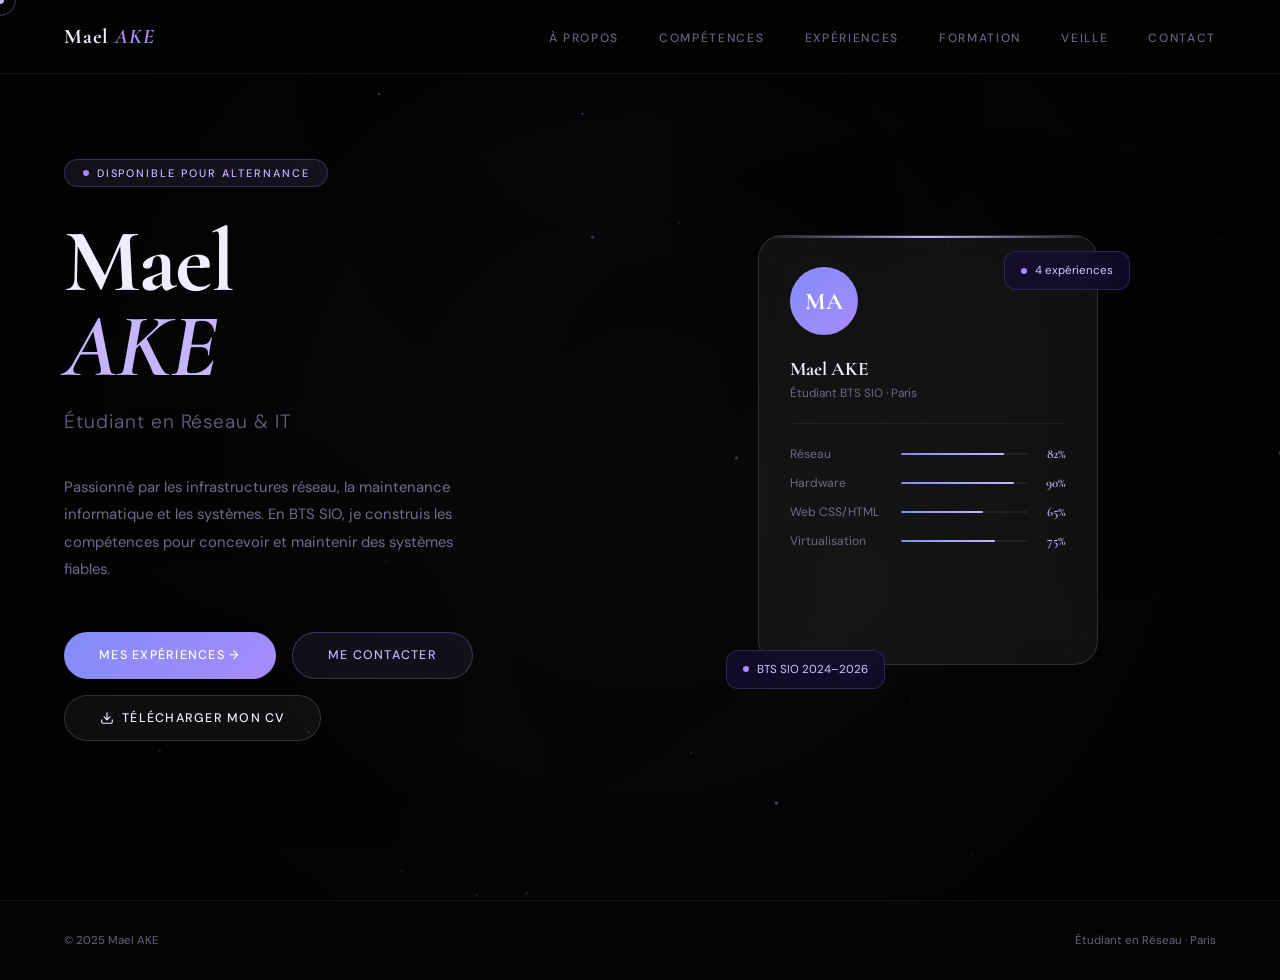
==== commit 495b6df8: "Update index.html" ====
--- a/index.html
+++ b/index.html
@@ -140,6 +140,38 @@
   background: rgba(4,4,4,.6);
   backdrop-filter: blur(12px);
 }
+
+.btn-cv {
+  display: inline-flex; align-items: center; gap: .5rem;
+  background: rgba(255,255,255,.05);
+  color: var(--white);
+  font-family: 'DM Sans', sans-serif; font-weight: 500;
+  font-size: .78rem; letter-spacing: .1em; text-transform: uppercase;
+  padding: .9rem 2.2rem; border-radius: 99px; text-decoration: none;
+  border: 1px solid rgba(255,255,255,.15);
+  transition: background .2s, border-color .2s, transform .2s;
+}
+.btn-cv:hover {
+  background: rgba(167,139,250,.15);
+  border-color: rgba(167,139,250,.4);
+  color: var(--accent3);
+  transform: translateY(-2px);
+}
+.btn-cv svg { flex-shrink: 0; }
+
+.btn-cv-contact {
+  display: inline-flex; align-items: center; gap: .6rem;
+  margin-top: 2.5rem;
+  background: linear-gradient(135deg, var(--accent2), var(--accent));
+  color: #fff;
+  font-family: 'DM Sans', sans-serif; font-weight: 500;
+  font-size: .82rem; letter-spacing: .1em; text-transform: uppercase;
+  padding: 1rem 2.5rem; border-radius: 99px; text-decoration: none;
+  border: none;
+  transition: opacity .2s, transform .2s;
+}
+.btn-cv-contact:hover { opacity: .88; transform: translateY(-2px); }
+.btn-cv-contact svg { flex-shrink: 0; }
 
 /* BUTTONS */
 .btn-primary {
@@ -563,6 +595,10 @@
       <div class="hero-cta">
         <a class="btn-primary" data-page="xp">Mes expériences →</a>
         <a class="btn-outline" data-page="contact">Me contacter</a>
+        <a href="CV_professionnel_gris_simple.pdf" download="CV_Mael_AKE.pdf" class="btn-cv">
+          <svg width="14" height="14" viewBox="0 0 24 24" fill="none" stroke="currentColor" stroke-width="2" stroke-linecap="round" stroke-linejoin="round"><path d="M21 15v4a2 2 0 0 1-2 2H5a2 2 0 0 1-2-2v-4"/><polyline points="7 10 12 15 17 10"/><line x1="12" y1="15" x2="12" y2="3"/></svg>
+          Télécharger mon CV
+        </a>
       </div>
     </div>
     <div class="hero-right">
@@ -902,10 +938,15 @@
         <span class="contact-pill">📍 10 Rue Ernestine, Paris</span>
         <span class="contact-pill">🌍 Anglais intermédiaire</span>
       </div>
+      <a href="CV_professionnel_gris_simple.pdf" download="CV_Mael_AKE.pdf" class="btn-cv-contact reveal">
+        <svg width="15" height="15" viewBox="0 0 24 24" fill="none" stroke="currentColor" stroke-width="2" stroke-linecap="round" stroke-linejoin="round"><path d="M21 15v4a2 2 0 0 1-2 2H5a2 2 0 0 1-2-2v-4"/><polyline points="7 10 12 15 17 10"/><line x1="12" y1="15" x2="12" y2="3"/></svg>
+        Télécharger mon CV
+      </a>
     </div>
   </section>
   <footer><span>© 2025 Mael AKE</span><span>Étudiant en Réseau · Paris</span></footer>
 </div>
+
 
 <script>
 // ── CURSOR ──
@@ -927,7 +968,6 @@
   const outEl = document.getElementById('page-'+current);
   const inEl  = document.getElementById('page-'+id);
   if(!inEl) return;
-
   outEl.classList.add('leaving');
   setTimeout(()=>{
     outEl.classList.remove('active','visible','leaving');
@@ -941,7 +981,6 @@
       });
     }));
   },240);
-
   current = id;
   document.querySelectorAll('[data-page]').forEach(el=>{
     el.classList.toggle('active', el.dataset.page===id);
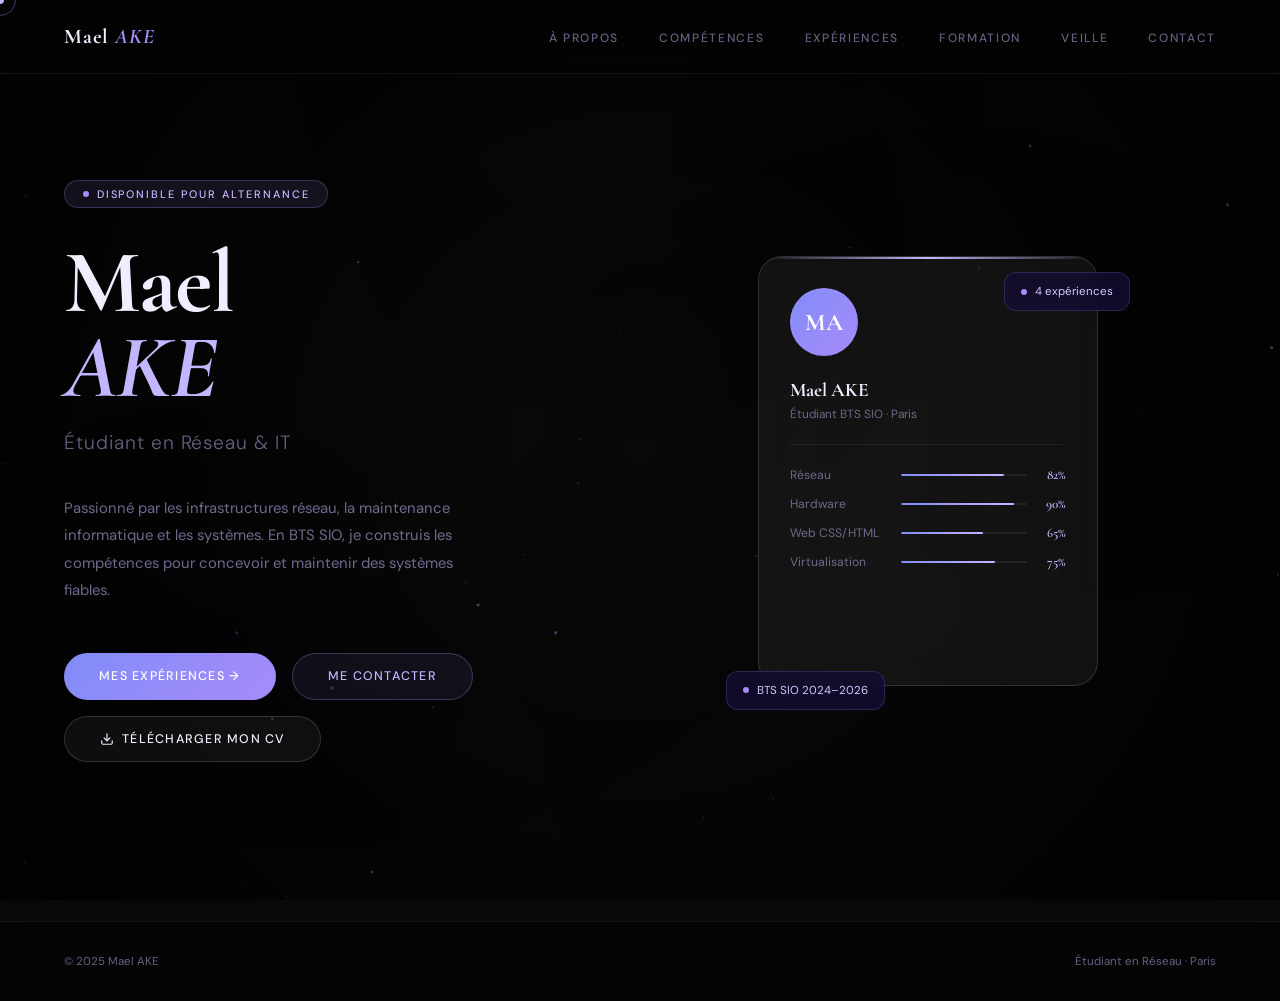
==== commit 26733e7b: "Update index.html" ====
--- a/index.html
+++ b/index.html
@@ -1,4 +1,4 @@
-<!DOCTYPE html>
+<<!DOCTYPE html>
 <html lang="fr">
 <head>
 <meta charset="UTF-8">
@@ -345,25 +345,145 @@
 .xp-tasks li { font-size: .87rem; color: var(--muted); line-height: 1.6; display: flex; align-items: baseline; gap: .6rem; }
 .xp-tasks li::before { content: '◆'; color: var(--accent); font-size: .45rem; flex-shrink: 0; position: relative; top: -1px; }
 
-/* ─── EDUCATION ─── */
-.edu-grid { display: grid; grid-template-columns: 1fr 1fr; gap: 1.4rem; }
-.edu-card {
+/* ─── BTS SIO DÉROULEMENT ─── */
+.bts-intro {
+  font-size: .97rem; line-height: 1.9; color: rgba(200,190,255,.6);
+  max-width: 680px; margin-bottom: 3.5rem;
+}
+.bts-intro strong { color: var(--white); font-weight: 500; }
+
+/* Timeline des années */
+.bts-timeline {
+  display: flex; flex-direction: column; gap: 0; margin-bottom: 4rem; position: relative;
+}
+.bts-timeline::before {
+  content: ''; position: absolute; left: 155px; top: 0; bottom: 0; width: 1px;
+  background: linear-gradient(180deg, var(--accent), rgba(167,139,250,.1));
+  pointer-events: none;
+}
+.bts-year-block {
+  display: grid; grid-template-columns: 190px 1fr;
+  gap: 3rem; padding: 2.8rem 0;
+  border-top: 1px solid rgba(255,255,255,.06);
+}
+.bts-year-block:last-child { border-bottom: 1px solid rgba(255,255,255,.06); }
+.bts-year-left { padding-top: .25rem; }
+.bts-year-label {
+  font-family: 'Cormorant Garamond', serif; font-weight: 700;
+  font-size: 1.5rem; color: var(--accent3); line-height: 1; margin-bottom: .3rem;
+}
+.bts-year-sub {
+  font-size: .68rem; color: var(--muted2); letter-spacing: .1em; text-transform: uppercase;
+}
+.bts-year-dot {
+  width: 10px; height: 10px; background: var(--accent);
+  border-radius: 50%; margin-top: 1.2rem;
+  box-shadow: 0 0 10px var(--accent);
+}
+.bts-year-title {
+  font-family: 'Cormorant Garamond', serif; font-weight: 700;
+  font-size: 1.3rem; color: var(--white); margin-bottom: 1rem;
+}
+.bts-year-desc {
+  font-size: .88rem; color: var(--muted); line-height: 1.75; margin-bottom: 1.5rem;
+}
+
+/* Matières par blocs */
+.bts-modules { display: grid; grid-template-columns: 1fr 1fr; gap: 1rem; margin-bottom: 1.5rem; }
+.bts-module {
+  background: var(--glass); border: 1px solid var(--glass-border);
+  border-radius: 14px; padding: 1.2rem 1.4rem;
+  transition: background .2s, border-color .2s;
+}
+.bts-module:hover { background: var(--glass-hover); border-color: rgba(167,139,250,.3); }
+.bts-module-label {
+  font-size: .6rem; color: var(--accent); letter-spacing: .15em; text-transform: uppercase;
+  margin-bottom: .4rem;
+}
+.bts-module-title {
+  font-family: 'Cormorant Garamond', serif; font-weight: 600;
+  font-size: .95rem; color: var(--white); margin-bottom: .5rem;
+}
+.bts-module-tags { display: flex; flex-wrap: wrap; gap: .35rem; }
+.bts-module-tag {
+  font-size: .64rem; color: var(--accent3);
+  background: rgba(167,139,250,.08); border: 1px solid rgba(167,139,250,.15);
+  padding: .18rem .6rem; border-radius: 99px;
+}
+
+/* Stage card dans la timeline */
+.bts-stage {
+  display: flex; align-items: center; gap: 1rem;
+  background: rgba(167,139,250,.07); border: 1px solid rgba(167,139,250,.2);
+  border-radius: 14px; padding: 1.1rem 1.4rem;
+  margin-top: .5rem;
+}
+.bts-stage-icon {
+  width: 36px; height: 36px; border-radius: 10px; flex-shrink: 0;
+  background: rgba(167,139,250,.15); border: 1px solid rgba(167,139,250,.25);
+  display: flex; align-items: center; justify-content: center; font-size: 1rem;
+}
+.bts-stage-title {
+  font-family: 'Cormorant Garamond', serif; font-weight: 600;
+  font-size: .9rem; color: var(--white);
+}
+.bts-stage-sub { font-size: .74rem; color: var(--muted); margin-top: .15rem; }
+
+/* Grille des blocs de compétences BTS */
+.bts-blocs-title {
+  font-family: 'Cormorant Garamond', serif; font-weight: 700;
+  font-size: 1.6rem; color: var(--white); margin-bottom: 1.5rem;
+}
+.bts-blocs-title em { font-style: italic; color: var(--accent3); }
+.bts-blocs { display: grid; grid-template-columns: repeat(3, 1fr); gap: 1.2rem; margin-bottom: 4rem; }
+.bts-bloc {
+  background: var(--glass); border: 1px solid var(--glass-border);
+  border-radius: 20px; padding: 1.8rem; backdrop-filter: blur(14px);
+  position: relative; overflow: hidden;
+  transition: background .25s, border-color .25s, transform .25s;
+}
+.bts-bloc:hover { background: var(--glass-hover); border-color: rgba(167,139,250,.3); transform: translateY(-4px); }
+.bts-bloc::before {
+  content: ''; position: absolute; top: 0; left: 0; right: 0; height: 2px;
+  background: linear-gradient(90deg, transparent, var(--accent), transparent);
+  transform: scaleX(0); transform-origin: left; transition: transform .4s;
+}
+.bts-bloc:hover::before { transform: scaleX(1); }
+.bts-bloc-num {
+  font-family: 'Cormorant Garamond', serif; font-weight: 700;
+  font-size: 3rem; color: rgba(167,139,250,.1); line-height: 1; margin-bottom: .8rem;
+}
+.bts-bloc-title {
+  font-family: 'Cormorant Garamond', serif; font-weight: 700;
+  font-size: 1rem; color: var(--white); margin-bottom: .5rem;
+}
+.bts-bloc-desc { font-size: .78rem; color: var(--muted); line-height: 1.65; }
+
+/* Diplômes */
+.bts-diplomes { display: grid; grid-template-columns: 1fr 1fr; gap: 1.2rem; }
+.bts-diplome {
   background: var(--glass); border: 1px solid var(--glass-border);
   border-radius: 20px; padding: 2.2rem; backdrop-filter: blur(14px);
   position: relative; overflow: hidden;
   transition: background .25s, border-color .25s, transform .25s;
 }
-.edu-card:hover { background: var(--glass-hover); border-color: rgba(167,139,250,.3); transform: translateY(-4px); }
-.edu-card::before {
+.bts-diplome:hover { background: var(--glass-hover); border-color: rgba(167,139,250,.3); transform: translateY(-4px); }
+.bts-diplome::before {
   content: ''; position: absolute; top: 0; left: 0; right: 0; height: 2px;
   background: linear-gradient(90deg, transparent, var(--accent), transparent);
   transform: scaleX(0); transform-origin: left; transition: transform .4s;
 }
-.edu-card:hover::before { transform: scaleX(1); }
-.edu-year { font-family: 'Cormorant Garamond', serif; font-weight: 700; font-size: 3rem; color: rgba(167,139,250,.12); line-height: 1; margin-bottom: 1rem; }
-.edu-degree { font-family: 'Cormorant Garamond', serif; font-weight: 700; font-size: 1.2rem; margin-bottom: .4rem; }
-.edu-school { font-size: .82rem; color: var(--muted); }
-.edu-badge {
+.bts-diplome:hover::before { transform: scaleX(1); }
+.bts-diplome-year {
+  font-family: 'Cormorant Garamond', serif; font-weight: 700;
+  font-size: 3rem; color: rgba(167,139,250,.12); line-height: 1; margin-bottom: 1rem;
+}
+.bts-diplome-title {
+  font-family: 'Cormorant Garamond', serif; font-weight: 700;
+  font-size: 1.2rem; margin-bottom: .4rem; color: var(--white);
+}
+.bts-diplome-school { font-size: .82rem; color: var(--muted); }
+.bts-diplome-badge {
   display: inline-block; margin-top: 1rem;
   font-size: .68rem; font-weight: 500; letter-spacing: .12em; text-transform: uppercase;
   color: var(--accent3); background: rgba(167,139,250,.1);
@@ -429,7 +549,6 @@
 }
 .wifi7-intro strong { color: var(--white); font-weight: 500; }
 
-/* compare bars */
 .wifi7-compare {
   display: grid; grid-template-columns: 1fr 1fr; gap: 1rem;
   margin-bottom: 3rem;
@@ -446,7 +565,6 @@
 .wc-bar { height: 100%; background: rgba(167,139,250,.4); border-radius: 4px; }
 .wc-detail { font-size: .72rem; color: var(--muted2); }
 
-/* innovations list */
 .wifi7-innovations { display: flex; flex-direction: column; gap: 1.5rem; margin-bottom: 3rem; }
 .wi-item {
   display: grid; grid-template-columns: 60px 1fr; gap: 1.5rem; align-items: start;
@@ -466,7 +584,6 @@
 .wi-desc { font-size: .85rem; color: var(--muted); line-height: 1.75; }
 .wi-desc strong { color: var(--accent3); font-weight: 500; }
 
-/* impact */
 .wifi7-impact { background: rgba(167,139,250,.06); border: 1px solid rgba(167,139,250,.15); border-radius: 16px; padding: 2rem; }
 .wi-impact-title {
   font-family: 'Cormorant Garamond', serif; font-weight: 700;
@@ -482,13 +599,6 @@
 .wi-impact-icon { font-size: 1.3rem; margin-bottom: .6rem; }
 .wi-impact-label { font-family: 'Cormorant Garamond', serif; font-weight: 600; font-size: .95rem; color: var(--accent3); margin-bottom: .4rem; }
 .wi-impact-desc { font-size: .75rem; color: var(--muted); line-height: 1.6; }
-
-@media (max-width: 900px) {
-  .wifi7-article { padding: 1.5rem; }
-  .wifi7-compare { grid-template-columns: 1fr; }
-  .wi-impact-grid { grid-template-columns: 1fr; }
-  .wi-item { grid-template-columns: 40px 1fr; gap: 1rem; }
-}
 
 /* ─── VEILLE ─── */
 .veille-intro {
@@ -559,9 +669,17 @@
   .about-grid { grid-template-columns: 1fr; gap: 3rem; }
   .skills-grid { grid-template-columns: 1fr; }
   .xp-item { grid-template-columns: 1fr; gap: .6rem; }
-  .edu-grid { grid-template-columns: 1fr; }
+  .bts-year-block { grid-template-columns: 1fr; gap: .6rem; }
+  .bts-timeline::before { display: none; }
+  .bts-modules { grid-template-columns: 1fr; }
+  .bts-blocs { grid-template-columns: 1fr; }
+  .bts-diplomes { grid-template-columns: 1fr; }
   .veille-grid { grid-template-columns: 1fr; }
   .veille-sources { grid-template-columns: 1fr 1fr; }
+  .wifi7-article { padding: 1.5rem; }
+  .wifi7-compare { grid-template-columns: 1fr; }
+  .wi-impact-grid { grid-template-columns: 1fr; }
+  .wi-item { grid-template-columns: 40px 1fr; gap: 1rem; }
 }
 </style>
 </head>
@@ -759,25 +877,177 @@
   <footer><span>© 2025 Mael AKE</span><span>Étudiant en Réseau · Paris</span></footer>
 </div>
 
-<!-- ═══════════ PAGE EDU ═══════════ -->
+<!-- ═══════════ PAGE EDU — DÉROULEMENT BTS SIO ═══════════ -->
 <div class="page" id="page-edu">
   <section>
     <div class="section-label reveal">Formation</div>
-    <h2 class="section-title reveal">Mon parcours<br><em>scolaire.</em></h2>
-    <div class="edu-grid">
-      <div class="edu-card reveal">
-        <div class="edu-year">2026</div>
-        <div class="edu-degree">BTS SIO</div>
-        <div class="edu-school">Lycée de Cachan · Sept. 2024 – Sept. 2026</div>
-        <span class="edu-badge">En cours</span>
-      </div>
-      <div class="edu-card reveal">
-        <div class="edu-year">2024</div>
-        <div class="edu-degree">Bac SN</div>
-        <div class="edu-school">Lycée Gustave Ferrier</div>
-        <span class="edu-badge">Obtenu</span>
-      </div>
+    <h2 class="section-title reveal">Déroulement de<br><em>mon BTS SIO.</em></h2>
+
+    <p class="bts-intro reveal">
+      Le <strong>BTS Services Informatiques aux Organisations (SIO)</strong> se déroule sur deux ans au Lycée de Cachan. J'ai choisi l'option <strong>SISR — Solutions d'Infrastructure, Systèmes et Réseaux</strong>, orientée administration réseau, sécurité et maintenance des systèmes informatiques.
+    </p>
+
+    <!-- TIMELINE 2 ANS -->
+    <div class="bts-timeline">
+
+      <!-- ANNÉE 1 -->
+      <div class="bts-year-block reveal">
+        <div class="bts-year-left">
+          <div class="bts-year-label">2024 – 2025</div>
+          <div class="bts-year-sub">1ère année</div>
+          <div class="bts-year-dot"></div>
+        </div>
+        <div>
+          <div class="bts-year-title">Fondamentaux & Découverte</div>
+          <div class="bts-year-desc">
+            La première année pose les bases théoriques et pratiques : découverte des infrastructures réseau, initiation à l'administration système, et premiers projets professionnels. On aborde les protocoles fondamentaux, la virtualisation et la sécurité des accès.
+          </div>
+          <div class="bts-modules">
+            <div class="bts-module">
+              <div class="bts-module-label">Culture générale</div>
+              <div class="bts-module-title">Français & Communication</div>
+              <div class="bts-module-tags">
+                <span class="bts-module-tag">Expression écrite</span>
+                <span class="bts-module-tag">Synthèse</span>
+                <span class="bts-module-tag">Oral professionnel</span>
+              </div>
+            </div>
+            <div class="bts-module">
+              <div class="bts-module-label">Langues</div>
+              <div class="bts-module-title">Anglais Technique</div>
+              <div class="bts-module-tags">
+                <span class="bts-module-tag">Documentation IT</span>
+                <span class="bts-module-tag">Vocabulaire réseau</span>
+              </div>
+            </div>
+            <div class="bts-module">
+              <div class="bts-module-label">Bloc technique</div>
+              <div class="bts-module-title">Réseaux & Systèmes</div>
+              <div class="bts-module-tags">
+                <span class="bts-module-tag">TCP/IP</span>
+                <span class="bts-module-tag">Packet Tracer</span>
+                <span class="bts-module-tag">VirtualBox</span>
+                <span class="bts-module-tag">Active Directory</span>
+              </div>
+            </div>
+            <div class="bts-module">
+              <div class="bts-module-label">Bloc technique</div>
+              <div class="bts-module-title">Cybersécurité & Droits</div>
+              <div class="bts-module-tags">
+                <span class="bts-module-tag">Gestion des droits</span>
+                <span class="bts-module-tag">Pare-feu</span>
+                <span class="bts-module-tag">Ipcop</span>
+              </div>
+            </div>
+          </div>
+          <div class="bts-stage">
+            <div class="bts-stage-icon">🏢</div>
+            <div>
+              <div class="bts-stage-title">Stage de 1ère année — Mai 2025</div>
+              <div class="bts-stage-sub">Maintenance réseau · Dépannage, prise en main distante, gestion des droits d'accès</div>
+            </div>
+          </div>
+        </div>
+      </div>
+
+      <!-- ANNÉE 2 -->
+      <div class="bts-year-block reveal">
+        <div class="bts-year-left">
+          <div class="bts-year-label">2025 – 2026</div>
+          <div class="bts-year-sub">2ème année</div>
+          <div class="bts-year-dot"></div>
+        </div>
+        <div>
+          <div class="bts-year-title">Approfondissement & Projets</div>
+          <div class="bts-year-desc">
+            La deuxième année monte en compétences sur la supervision, la sécurité avancée et la gestion de projets IT. Les épreuves E4, E5 et E6 du BTS SIO valident des réalisations professionnelles concrètes.
+          </div>
+          <div class="bts-modules">
+            <div class="bts-module">
+              <div class="bts-module-label">Bloc technique avancé</div>
+              <div class="bts-module-title">Administration Avancée</div>
+              <div class="bts-module-tags">
+                <span class="bts-module-tag">Supervision réseau</span>
+                <span class="bts-module-tag">Scripting</span>
+                <span class="bts-module-tag">VLAN</span>
+                <span class="bts-module-tag">Routage</span>
+              </div>
+            </div>
+            <div class="bts-module">
+              <div class="bts-module-label">Bloc technique avancé</div>
+              <div class="bts-module-title">Sécurité des SI</div>
+              <div class="bts-module-tags">
+                <span class="bts-module-tag">WPA3</span>
+                <span class="bts-module-tag">Chiffrement</span>
+                <span class="bts-module-tag">Audit sécurité</span>
+              </div>
+            </div>
+            <div class="bts-module">
+              <div class="bts-module-label">Épreuve BTS</div>
+              <div class="bts-module-title">E4 — Support & Mise à dispo.</div>
+              <div class="bts-module-tags">
+                <span class="bts-module-tag">Dossier professionnel</span>
+                <span class="bts-module-tag">Situations réelles</span>
+              </div>
+            </div>
+            <div class="bts-module">
+              <div class="bts-module-label">Épreuve BTS</div>
+              <div class="bts-module-title">E5 — Administration</div>
+              <div class="bts-module-tags">
+                <span class="bts-module-tag">Infrastructure réseau</span>
+                <span class="bts-module-tag">Oral technique</span>
+              </div>
+            </div>
+          </div>
+          <div class="bts-stage">
+            <div class="bts-stage-icon">🎓</div>
+            <div>
+              <div class="bts-stage-title">Diplôme BTS SIO — Sept. 2026</div>
+              <div class="bts-stage-sub">Option SISR · Lycée de Cachan · Soutenance finale et épreuves professionnelles</div>
+            </div>
+          </div>
+        </div>
+      </div>
+
     </div>
+
+    <!-- BLOCS DE COMPÉTENCES -->
+    <div class="bts-blocs-title reveal">Les blocs de <em>compétences.</em></div>
+    <div class="bts-blocs">
+      <div class="bts-bloc reveal">
+        <div class="bts-bloc-num">B1</div>
+        <div class="bts-bloc-title">Support & Mise à disposition de services</div>
+        <div class="bts-bloc-desc">Gérer le patrimoine informatique, répondre aux incidents, développer la présence en ligne et travailler en mode projet.</div>
+      </div>
+      <div class="bts-bloc reveal">
+        <div class="bts-bloc-num">B2</div>
+        <div class="bts-bloc-title">Administration des systèmes & réseaux</div>
+        <div class="bts-bloc-desc">Exploiter, administrer et sécuriser les infrastructures, superviser et garantir la disponibilité des services.</div>
+      </div>
+      <div class="bts-bloc reveal">
+        <div class="bts-bloc-num">B3</div>
+        <div class="bts-bloc-title">Cybersécurité des services informatiques</div>
+        <div class="bts-bloc-desc">Protéger les données, gérer les identités, sécuriser les échanges et assurer la continuité des services.</div>
+      </div>
+    </div>
+
+    <!-- DIPLÔMES -->
+    <div class="bts-blocs-title reveal">Mon parcours <em>diplômant.</em></div>
+    <div class="bts-diplomes">
+      <div class="bts-diplome reveal">
+        <div class="bts-diplome-year">2026</div>
+        <div class="bts-diplome-title">BTS SIO — Option SISR</div>
+        <div class="bts-diplome-school">Lycée de Cachan · Sept. 2024 – Sept. 2026</div>
+        <span class="bts-diplome-badge">En cours</span>
+      </div>
+      <div class="bts-diplome reveal">
+        <div class="bts-diplome-year">2024</div>
+        <div class="bts-diplome-title">Bac SN — Sciences du Numérique</div>
+        <div class="bts-diplome-school">Lycée Gustave Ferrier</div>
+        <span class="bts-diplome-badge">Obtenu</span>
+      </div>
+    </div>
+
   </section>
   <footer><span>© 2025 Mael AKE</span><span>Étudiant en Réseau · Paris</span></footer>
 </div>
@@ -791,7 +1061,6 @@
     <p class="veille-intro reveal">Dans le cadre de mon BTS SIO, je réalise une <strong>veille technologique régulière</strong> pour rester informé des évolutions dans les domaines des réseaux, de la cybersécurité et des systèmes. Voici les principaux sujets que je suis.</p>
 
     <div class="veille-grid">
-
       <div class="veille-card reveal veille-card-featured" onclick="document.getElementById('wifi7-article').scrollIntoView({behavior:'smooth'})" style="cursor:pointer;border-color:rgba(167,139,250,.35);background:rgba(167,139,250,.09);">
         <div class="veille-icon">📡</div>
         <div>
@@ -807,7 +1076,6 @@
           <span class="veille-tag">46 Gbps</span>
         </div>
       </div>
-
     </div>
 
     <!-- ARTICLE WIFI 7 -->
@@ -817,11 +1085,9 @@
         <h3 class="wifi7-title">Le Wi-Fi 7 <em>(IEEE 802.11be)</em><br>— La révolution des réseaux sans fil</h3>
         <p class="wifi7-sub">Norme finalisée en 2025 · Pertinent pour les réseaux d'entreprise · BTS SIO Réseau</p>
       </div>
-
       <div class="wifi7-intro">
         Le Wi-Fi 7, aussi appelé <strong>IEEE 802.11be</strong>, est la nouvelle génération de réseau sans fil qui succède au Wi-Fi 6 et 6E. Son surnom officiel est <strong>EHT — Extremely High Throughput</strong> ("débit extrêmement élevé"). Il apporte des avancées majeures en termes de débit, de stabilité et de gestion de la densité d'appareils, et devient en 2026 le nouveau standard pour les projets de connectivité haute performance en entreprise.
       </div>
-
       <div class="wifi7-compare">
         <div class="wc-card">
           <div class="wc-label">Wi-Fi 6 (ancienne norme)</div>
@@ -836,9 +1102,7 @@
           <div class="wc-detail">Canaux 320 MHz · 4096-QAM · MLO</div>
         </div>
       </div>
-
       <div class="wifi7-innovations">
-
         <div class="wi-item reveal">
           <div class="wi-num">01</div>
           <div class="wi-content">
@@ -846,7 +1110,6 @@
             <div class="wi-desc">Les canaux à bande passante ultralarge de 320 MHz doublent la capacité de transmission par rapport aux canaux de 160 MHz du Wi-Fi 6. Imagine une autoroute à 8 voies au lieu de 4 : les données passent deux fois plus vite, sans embouteillage même quand beaucoup d'appareils sont connectés.</div>
           </div>
         </div>
-
         <div class="wi-item reveal">
           <div class="wi-num">02</div>
           <div class="wi-content">
@@ -854,7 +1117,6 @@
             <div class="wi-desc">C'est <strong>la vraie révolution du Wi-Fi 7</strong>. Au lieu d'utiliser une seule bande de fréquence (2,4 GHz, 5 GHz ou 6 GHz), un appareil compatible peut se connecter simultanément à plusieurs bandes. Résultat : plus de débit cumulé, et si une bande est saturée, l'appareil bascule instantanément sur l'autre — zéro coupure, zéro latence.</div>
           </div>
         </div>
-
         <div class="wi-item reveal">
           <div class="wi-num">03</div>
           <div class="wi-content">
@@ -862,7 +1124,6 @@
             <div class="wi-desc">La modulation 4096-QAM (contre 1024-QAM en Wi-Fi 6) permet à chaque signal de transporter plus d'informations par impulsion. Concrètement : +20% de débit théorique sur les mêmes conditions radio. C'est comme optimiser l'espace de chargement d'un camion pour transporter encore plus de boîtes sans changer le camion.</div>
           </div>
         </div>
-
         <div class="wi-item reveal">
           <div class="wi-num">04</div>
           <div class="wi-content">
@@ -870,9 +1131,7 @@
             <div class="wi-desc">Le Wi-Fi 7 impose <strong>WPA3</strong> et les Protected Management Frames (PMF) comme obligatoires, là où c'était optionnel pour le Wi-Fi 6. Conséquence directe : le réseau est structurellement plus résistant aux attaques par dictionnaire, aux écoutes passives et aux attaques sur les trames de gestion.</div>
           </div>
         </div>
-
-      </div>
-
+      </div>
       <div class="wifi7-impact reveal">
         <div class="wi-impact-title">Ce que ça change pour un technicien réseau</div>
         <div class="wi-impact-grid">
@@ -893,7 +1152,6 @@
           </div>
         </div>
       </div>
-
     </div>
 
     <div class="veille-sources-title reveal">Mes sources <em>de référence.</em></div>
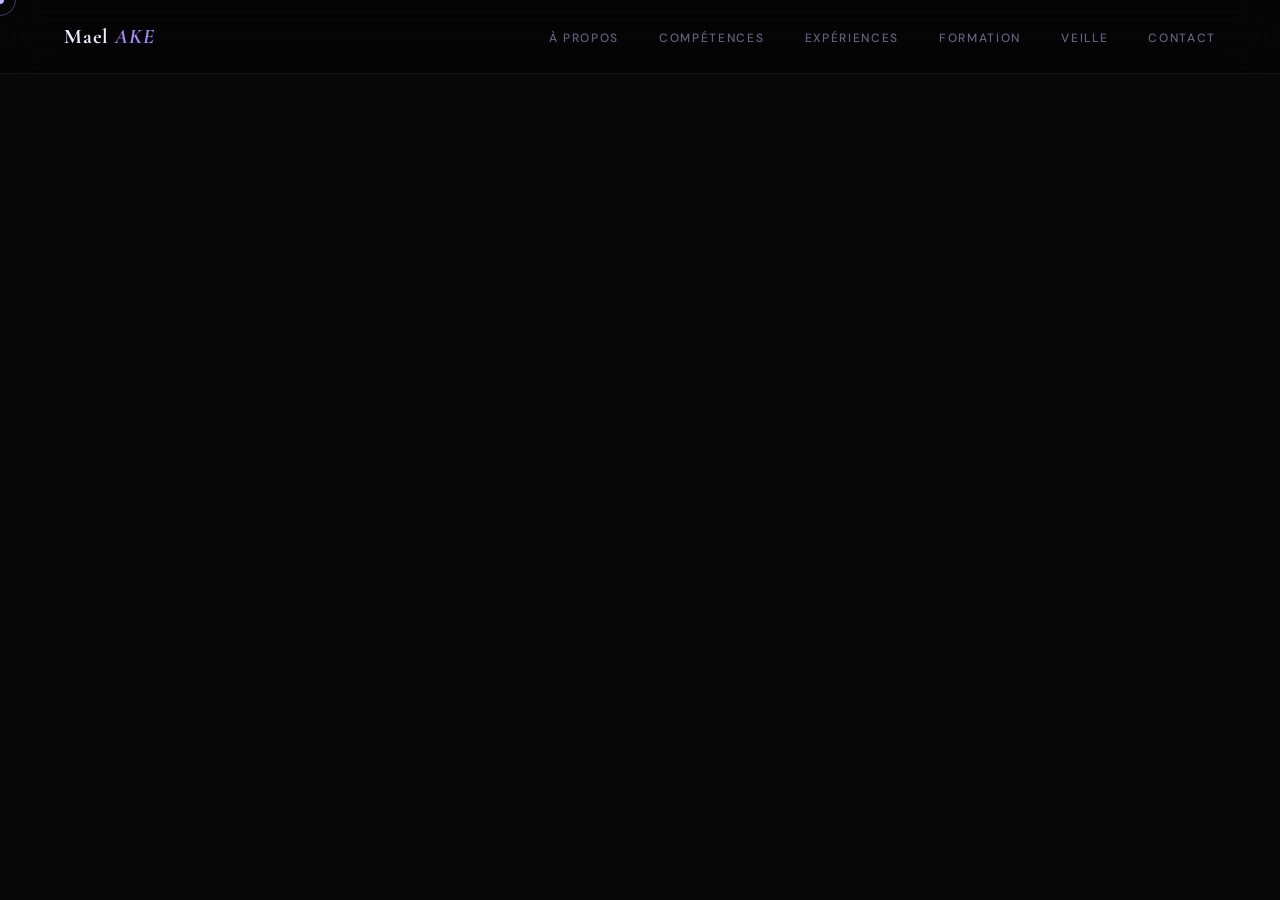
==== commit 754d1e5f: "Update index.html" ====
--- a/index.html
+++ b/index.html
@@ -1,4 +1,4 @@
-<<!DOCTYPE html>
+<!DOCTYPE html>
 <html lang="fr">
 <head>
 <meta charset="UTF-8">
@@ -274,7 +274,6 @@
   border-radius: 50%; flex-shrink: 0; animation: pulseDot 2s ease-in-out infinite;
 }
 .fb1 { bottom: -1.5rem; left: -2rem; }
-.fb2 { top: 1rem; right: -2rem; animation-delay: 1.8s; }
 @keyframes floatBadge { 0%,100%{transform:translateY(0)} 50%{transform:translateY(-9px)} }
 @keyframes pulseDot { 0%,100%{opacity:1} 50%{opacity:.35} }
 
@@ -352,7 +351,6 @@
 }
 .bts-intro strong { color: var(--white); font-weight: 500; }
 
-/* Timeline des années */
 .bts-timeline {
   display: flex; flex-direction: column; gap: 0; margin-bottom: 4rem; position: relative;
 }
@@ -388,7 +386,6 @@
   font-size: .88rem; color: var(--muted); line-height: 1.75; margin-bottom: 1.5rem;
 }
 
-/* Matières par blocs */
 .bts-modules { display: grid; grid-template-columns: 1fr 1fr; gap: 1rem; margin-bottom: 1.5rem; }
 .bts-module {
   background: var(--glass); border: 1px solid var(--glass-border);
@@ -411,7 +408,6 @@
   padding: .18rem .6rem; border-radius: 99px;
 }
 
-/* Stage card dans la timeline */
 .bts-stage {
   display: flex; align-items: center; gap: 1rem;
   background: rgba(167,139,250,.07); border: 1px solid rgba(167,139,250,.2);
@@ -429,7 +425,6 @@
 }
 .bts-stage-sub { font-size: .74rem; color: var(--muted); margin-top: .15rem; }
 
-/* Grille des blocs de compétences BTS */
 .bts-blocs-title {
   font-family: 'Cormorant Garamond', serif; font-weight: 700;
   font-size: 1.6rem; color: var(--white); margin-bottom: 1.5rem;
@@ -459,7 +454,6 @@
 }
 .bts-bloc-desc { font-size: .78rem; color: var(--muted); line-height: 1.65; }
 
-/* Diplômes */
 .bts-diplomes { display: grid; grid-template-columns: 1fr 1fr; gap: 1.2rem; }
 .bts-diplome {
   background: var(--glass); border: 1px solid var(--glass-border);
@@ -721,23 +715,7 @@
     </div>
     <div class="hero-right">
       <div class="hero-visual">
-        <div class="profile-card"></div>
-        <div class="profile-card-inner">
-          <div class="profile-avatar">MA</div>
-          <div>
-            <div class="profile-name">Mael AKE</div>
-            <div class="profile-role">Étudiant BTS SIO · Paris</div>
-          </div>
-          <div class="profile-divider"></div>
-          <div class="profile-stat">
-            <div class="stat-row"><span class="stat-lbl">Réseau</span><div class="stat-bar"><div class="stat-fill" style="width:82%"></div></div><span class="stat-pct">82%</span></div>
-            <div class="stat-row"><span class="stat-lbl">Hardware</span><div class="stat-bar"><div class="stat-fill" style="width:90%"></div></div><span class="stat-pct">90%</span></div>
-            <div class="stat-row"><span class="stat-lbl">Web CSS/HTML</span><div class="stat-bar"><div class="stat-fill" style="width:65%"></div></div><span class="stat-pct">65%</span></div>
-            <div class="stat-row"><span class="stat-lbl">Virtualisation</span><div class="stat-bar"><div class="stat-fill" style="width:75%"></div></div><span class="stat-pct">75%</span></div>
-          </div>
-        </div>
         <div class="floating-badge fb1"><span class="dot"></span><span style="color:#d4cbff;font-size:.72rem;">BTS SIO 2024–2026</span></div>
-        <div class="floating-badge fb2"><span class="dot"></span><span style="color:#d4cbff;font-size:.72rem;">4 expériences</span></div>
       </div>
     </div>
   </section>
@@ -877,125 +855,80 @@
   <footer><span>© 2025 Mael AKE</span><span>Étudiant en Réseau · Paris</span></footer>
 </div>
 
-<!-- ═══════════ PAGE EDU — DÉROULEMENT BTS SIO ═══════════ -->
+<!-- ═══════════ PAGE EDU ═══════════ -->
 <div class="page" id="page-edu">
   <section>
     <div class="section-label reveal">Formation</div>
     <h2 class="section-title reveal">Déroulement de<br><em>mon BTS SIO.</em></h2>
 
     <p class="bts-intro reveal">
-      Le <strong>BTS Services Informatiques aux Organisations (SIO)</strong> se déroule sur deux ans au Lycée de Cachan. J'ai choisi l'option <strong>SISR — Solutions d'Infrastructure, Systèmes et Réseaux</strong>, orientée administration réseau, sécurité et maintenance des systèmes informatiques.
+      Le <strong>BTS Services Informatiques aux Organisations (SIO)</strong> se déroule sur 2 ans au Lycée de Cachan. La formation commence par un <strong>tronc commun</strong>, puis laisse place à une <strong>spécialisation</strong> au choix.
     </p>
 
-    <!-- TIMELINE 2 ANS -->
     <div class="bts-timeline">
 
-      <!-- ANNÉE 1 -->
+      <!-- TRONC COMMUN -->
       <div class="bts-year-block reveal">
         <div class="bts-year-left">
-          <div class="bts-year-label">2024 – 2025</div>
+          <div class="bts-year-label">Tronc commun</div>
           <div class="bts-year-sub">1ère année</div>
           <div class="bts-year-dot"></div>
         </div>
         <div>
-          <div class="bts-year-title">Fondamentaux & Découverte</div>
-          <div class="bts-year-desc">
-            La première année pose les bases théoriques et pratiques : découverte des infrastructures réseau, initiation à l'administration système, et premiers projets professionnels. On aborde les protocoles fondamentaux, la virtualisation et la sécurité des accès.
-          </div>
+          <div class="bts-year-title">Bases communes à tous les étudiants SIO</div>
+          <div class="bts-year-desc">Pendant la première partie, tous les étudiants suivent les mêmes matières : culture générale, anglais technique, bases des réseaux, systèmes d'exploitation, cybersécurité et gestion de projet.</div>
           <div class="bts-modules">
             <div class="bts-module">
-              <div class="bts-module-label">Culture générale</div>
-              <div class="bts-module-title">Français & Communication</div>
+              <div class="bts-module-label">Général</div>
+              <div class="bts-module-title">Français & Anglais technique</div>
               <div class="bts-module-tags">
                 <span class="bts-module-tag">Expression écrite</span>
-                <span class="bts-module-tag">Synthèse</span>
                 <span class="bts-module-tag">Oral professionnel</span>
+                <span class="bts-module-tag">Vocabulaire IT</span>
               </div>
             </div>
             <div class="bts-module">
-              <div class="bts-module-label">Langues</div>
-              <div class="bts-module-title">Anglais Technique</div>
+              <div class="bts-module-label">Technique</div>
+              <div class="bts-module-title">Réseaux, Systèmes & Sécurité</div>
               <div class="bts-module-tags">
-                <span class="bts-module-tag">Documentation IT</span>
-                <span class="bts-module-tag">Vocabulaire réseau</span>
+                <span class="bts-module-tag">TCP/IP</span>
+                <span class="bts-module-tag">Active Directory</span>
+                <span class="bts-module-tag">Pare-feu</span>
+                <span class="bts-module-tag">Virtualisation</span>
+              </div>
+            </div>
+          </div>
+        </div>
+      </div>
+
+      <!-- SPÉCIALISATION -->
+      <div class="bts-year-block reveal">
+        <div class="bts-year-left">
+          <div class="bts-year-label">Spécialisation</div>
+          <div class="bts-year-sub">2ème année</div>
+          <div class="bts-year-dot"></div>
+        </div>
+        <div>
+          <div class="bts-year-title">Choix d'une option métier</div>
+          <div class="bts-year-desc">Après le tronc commun, chaque étudiant choisit sa voie selon son projet professionnel.</div>
+          <div class="bts-modules">
+            <div class="bts-module" style="border-color:rgba(167,139,250,.4);background:rgba(167,139,250,.1);">
+              <div class="bts-module-label" style="color:var(--accent3);">Mon choix ✓</div>
+              <div class="bts-module-title">SISR — Réseaux & Infrastructures</div>
+              <div class="bts-module-tags">
+                <span class="bts-module-tag">Administration réseau</span>
+                <span class="bts-module-tag">Sécurité SI</span>
+                <span class="bts-module-tag">Supervision</span>
+                <span class="bts-module-tag">VLAN / Routage</span>
               </div>
             </div>
             <div class="bts-module">
-              <div class="bts-module-label">Bloc technique</div>
-              <div class="bts-module-title">Réseaux & Systèmes</div>
+              <div class="bts-module-label">Autre option</div>
+              <div class="bts-module-title">SLAM — Développement applicatif</div>
               <div class="bts-module-tags">
-                <span class="bts-module-tag">TCP/IP</span>
-                <span class="bts-module-tag">Packet Tracer</span>
-                <span class="bts-module-tag">VirtualBox</span>
-                <span class="bts-module-tag">Active Directory</span>
-              </div>
-            </div>
-            <div class="bts-module">
-              <div class="bts-module-label">Bloc technique</div>
-              <div class="bts-module-title">Cybersécurité & Droits</div>
-              <div class="bts-module-tags">
-                <span class="bts-module-tag">Gestion des droits</span>
-                <span class="bts-module-tag">Pare-feu</span>
-                <span class="bts-module-tag">Ipcop</span>
-              </div>
-            </div>
-          </div>
-          <div class="bts-stage">
-            <div class="bts-stage-icon">🏢</div>
-            <div>
-              <div class="bts-stage-title">Stage de 1ère année — Mai 2025</div>
-              <div class="bts-stage-sub">Maintenance réseau · Dépannage, prise en main distante, gestion des droits d'accès</div>
-            </div>
-          </div>
-        </div>
-      </div>
-
-      <!-- ANNÉE 2 -->
-      <div class="bts-year-block reveal">
-        <div class="bts-year-left">
-          <div class="bts-year-label">2025 – 2026</div>
-          <div class="bts-year-sub">2ème année</div>
-          <div class="bts-year-dot"></div>
-        </div>
-        <div>
-          <div class="bts-year-title">Approfondissement & Projets</div>
-          <div class="bts-year-desc">
-            La deuxième année monte en compétences sur la supervision, la sécurité avancée et la gestion de projets IT. Les épreuves E4, E5 et E6 du BTS SIO valident des réalisations professionnelles concrètes.
-          </div>
-          <div class="bts-modules">
-            <div class="bts-module">
-              <div class="bts-module-label">Bloc technique avancé</div>
-              <div class="bts-module-title">Administration Avancée</div>
-              <div class="bts-module-tags">
-                <span class="bts-module-tag">Supervision réseau</span>
-                <span class="bts-module-tag">Scripting</span>
-                <span class="bts-module-tag">VLAN</span>
-                <span class="bts-module-tag">Routage</span>
-              </div>
-            </div>
-            <div class="bts-module">
-              <div class="bts-module-label">Bloc technique avancé</div>
-              <div class="bts-module-title">Sécurité des SI</div>
-              <div class="bts-module-tags">
-                <span class="bts-module-tag">WPA3</span>
-                <span class="bts-module-tag">Chiffrement</span>
-                <span class="bts-module-tag">Audit sécurité</span>
-              </div>
-            </div>
-            <div class="bts-module">
-              <div class="bts-module-label">Épreuve BTS</div>
-              <div class="bts-module-title">E4 — Support & Mise à dispo.</div>
-              <div class="bts-module-tags">
-                <span class="bts-module-tag">Dossier professionnel</span>
-                <span class="bts-module-tag">Situations réelles</span>
-              </div>
-            </div>
-            <div class="bts-module">
-              <div class="bts-module-label">Épreuve BTS</div>
-              <div class="bts-module-title">E5 — Administration</div>
-              <div class="bts-module-tags">
-                <span class="bts-module-tag">Infrastructure réseau</span>
-                <span class="bts-module-tag">Oral technique</span>
+                <span class="bts-module-tag">Développement web</span>
+                <span class="bts-module-tag">Base de données</span>
+                <span class="bts-module-tag">Applications mobiles</span>
               </div>
             </div>
           </div>
@@ -1003,35 +936,13 @@
             <div class="bts-stage-icon">🎓</div>
             <div>
               <div class="bts-stage-title">Diplôme BTS SIO — Sept. 2026</div>
-              <div class="bts-stage-sub">Option SISR · Lycée de Cachan · Soutenance finale et épreuves professionnelles</div>
+              <div class="bts-stage-sub">Option SISR · Lycée de Cachan · Épreuves E4, E5, E6</div>
             </div>
           </div>
         </div>
       </div>
-
     </div>
 
-    <!-- BLOCS DE COMPÉTENCES -->
-    <div class="bts-blocs-title reveal">Les blocs de <em>compétences.</em></div>
-    <div class="bts-blocs">
-      <div class="bts-bloc reveal">
-        <div class="bts-bloc-num">B1</div>
-        <div class="bts-bloc-title">Support & Mise à disposition de services</div>
-        <div class="bts-bloc-desc">Gérer le patrimoine informatique, répondre aux incidents, développer la présence en ligne et travailler en mode projet.</div>
-      </div>
-      <div class="bts-bloc reveal">
-        <div class="bts-bloc-num">B2</div>
-        <div class="bts-bloc-title">Administration des systèmes & réseaux</div>
-        <div class="bts-bloc-desc">Exploiter, administrer et sécuriser les infrastructures, superviser et garantir la disponibilité des services.</div>
-      </div>
-      <div class="bts-bloc reveal">
-        <div class="bts-bloc-num">B3</div>
-        <div class="bts-bloc-title">Cybersécurité des services informatiques</div>
-        <div class="bts-bloc-desc">Protéger les données, gérer les identités, sécuriser les échanges et assurer la continuité des services.</div>
-      </div>
-    </div>
-
-    <!-- DIPLÔMES -->
     <div class="bts-blocs-title reveal">Mon parcours <em>diplômant.</em></div>
     <div class="bts-diplomes">
       <div class="bts-diplome reveal">
@@ -1078,7 +989,6 @@
       </div>
     </div>
 
-    <!-- ARTICLE WIFI 7 -->
     <div id="wifi7-article" class="wifi7-article reveal">
       <div class="wifi7-header">
         <div class="wifi7-label">Analyse approfondie</div>
@@ -1190,7 +1100,7 @@
       <div class="section-label reveal" style="justify-content:center;">Contact</div>
       <h2 class="section-title reveal" style="margin-bottom:1rem;">Travaillons<br><em>ensemble.</em></h2>
       <p style="color:var(--muted);font-size:.95rem;" class="reveal">Ouvert aux opportunités d'alternance et de stage dans les domaines réseau, IT et maintenance.</p>
-      <a href="mailto:maelake75@gmail.com" class="contact-email reveal">maelake75@gmail.com</a>
+      <a href="/cdn-cgi/l/email-protection#523f33373e333937656712353f333b3e7c313d3f" class="contact-email reveal"><span class="__cf_email__" data-cfemail="d2bfb3b7beb3b9b7e5e792b5bfb3bbbefcb1bdbf">[email&#160;protected]</span></a>
       <div class="contact-links reveal">
         <span class="contact-pill">📞 07 51 49 10 67</span>
         <span class="contact-pill">📍 10 Rue Ernestine, Paris</span>
@@ -1206,7 +1116,7 @@
 </div>
 
 
-<script>
+<script data-cfasync="false" src="/cdn-cgi/scripts/5c5dd728/cloudflare-static/email-decode.min.js"></script><script>
 // ── CURSOR ──
 const cursor = document.getElementById('cursor');
 const ring   = document.getElementById('cursorRing');
@@ -1298,13 +1208,4 @@
     });
     STARS.forEach(s=>{s.tw+=s.sp;ctx.beginPath();ctx.arc(cx+s.x,cy+s.y,s.r,0,Math.PI*2);ctx.fillStyle=`rgba(210,200,255,${s.a*(.65+.35*Math.sin(s.tw))})`;ctx.fill();});
     PARTS.forEach(p=>{p.x+=p.vx;p.y+=p.vy;p.life+=.015;if(Math.abs(p.x)>1000)p.vx*=-1;if(Math.abs(p.y)>1000)p.vy*=-1;ctx.beginPath();ctx.arc(cx+p.x,cy+p.y,p.r,0,Math.PI*2);ctx.fillStyle=`hsla(${p.hue},80%,75%,${p.a*(.6+.4*Math.sin(p.life))})`;ctx.fill();});
-    const vig=ctx.createRadialGradient(W/2,H/2,H*.3,W/2,H/2,Math.max(W,H)*.75);
-    vig.addColorStop(0,'rgba(0,0,0,0)');vig.addColorStop(1,'rgba(0,0,0,.75)');
-    ctx.fillStyle=vig;ctx.fillRect(0,0,W,H);
-    requestAnimationFrame(draw);
-  }
-  draw();
-})();
-</script>
-</body>
-</html>
+    const vig=ctx.createRadialGradient(W
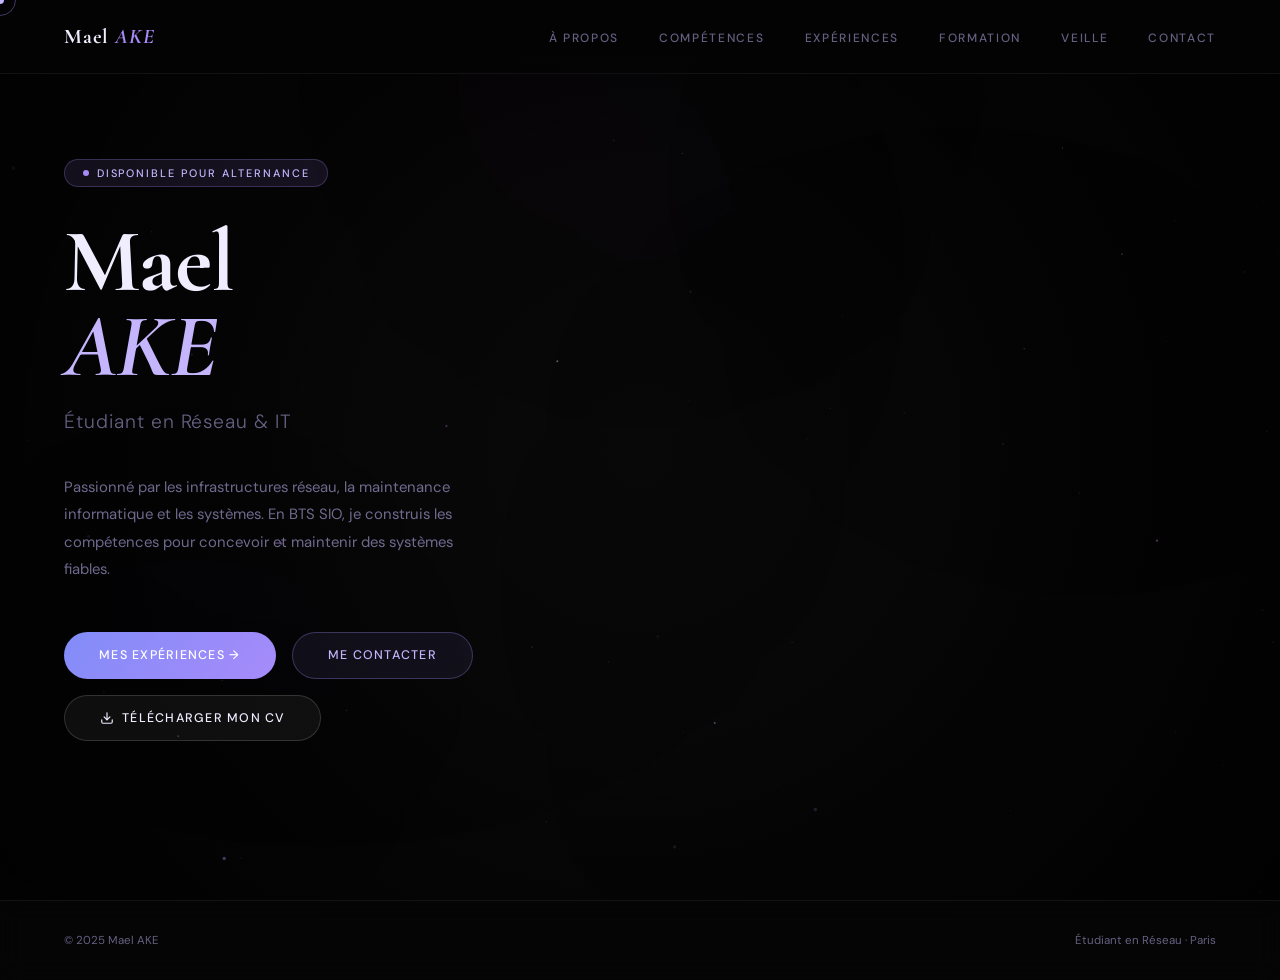
==== commit 05393f80: "Update index.html" ====
--- a/index.html
+++ b/index.html
@@ -715,7 +715,7 @@
     </div>
     <div class="hero-right">
       <div class="hero-visual">
-        <div class="floating-badge fb1"><span class="dot"></span><span style="color:#d4cbff;font-size:.72rem;">BTS SIO 2024–2026</span></div>
+
       </div>
     </div>
   </section>
@@ -1208,4 +1208,13 @@
     });
     STARS.forEach(s=>{s.tw+=s.sp;ctx.beginPath();ctx.arc(cx+s.x,cy+s.y,s.r,0,Math.PI*2);ctx.fillStyle=`rgba(210,200,255,${s.a*(.65+.35*Math.sin(s.tw))})`;ctx.fill();});
     PARTS.forEach(p=>{p.x+=p.vx;p.y+=p.vy;p.life+=.015;if(Math.abs(p.x)>1000)p.vx*=-1;if(Math.abs(p.y)>1000)p.vy*=-1;ctx.beginPath();ctx.arc(cx+p.x,cy+p.y,p.r,0,Math.PI*2);ctx.fillStyle=`hsla(${p.hue},80%,75%,${p.a*(.6+.4*Math.sin(p.life))})`;ctx.fill();});
-    const vig=ctx.createRadialGradient(W
+    const vig=ctx.createRadialGradient(W/2,H/2,H*.3,W/2,H/2,Math.max(W,H)*.75);
+    vig.addColorStop(0,'rgba(0,0,0,0)');vig.addColorStop(1,'rgba(0,0,0,.75)');
+    ctx.fillStyle=vig;ctx.fillRect(0,0,W,H);
+    requestAnimationFrame(draw);
+  }
+  draw();
+})();
+</script>
+</body>
+</html>
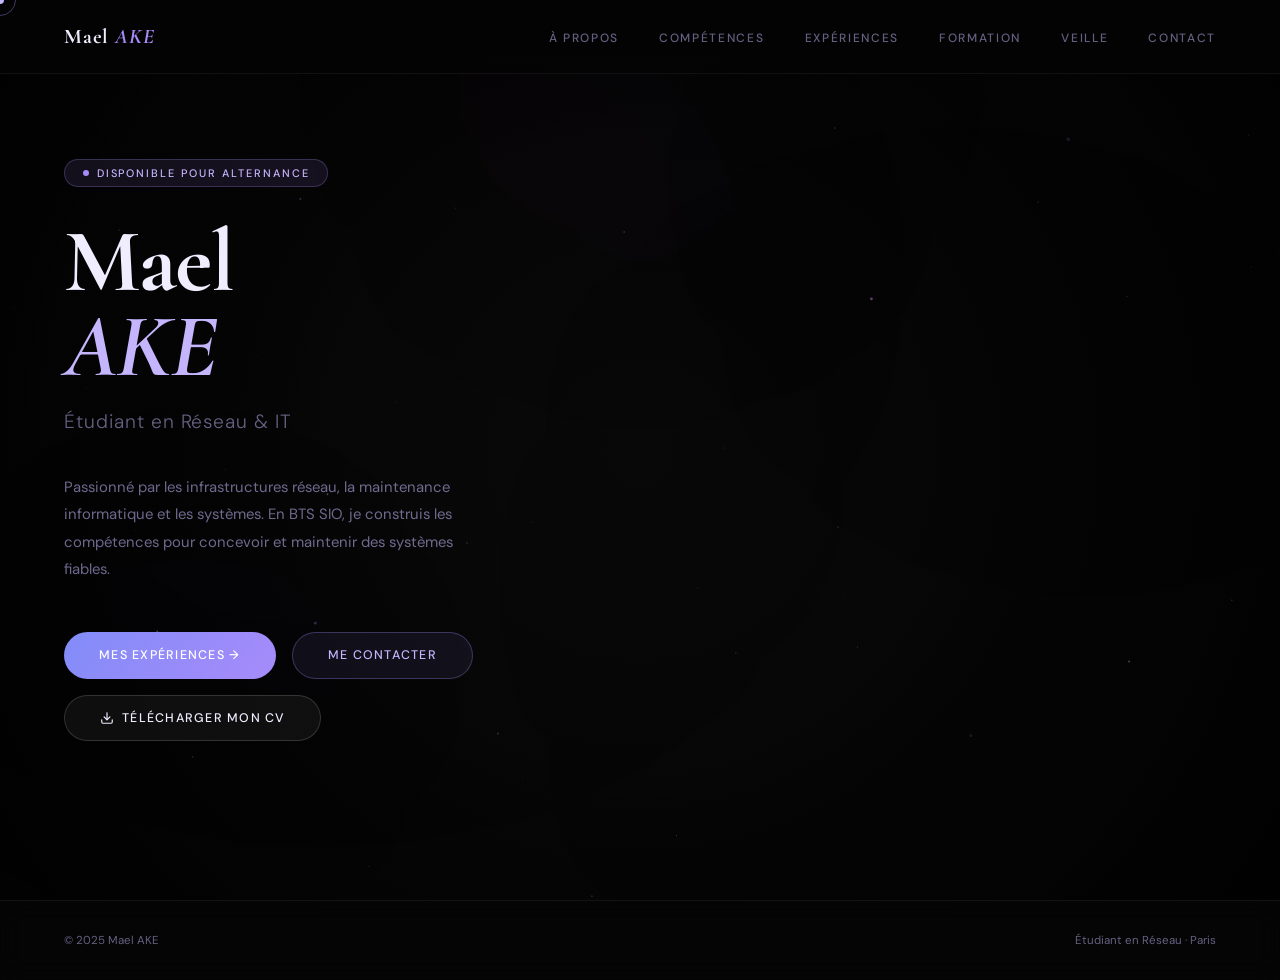
==== commit 3e915578: "Update index.html" ====
--- a/index.html
+++ b/index.html
@@ -707,7 +707,7 @@
       <div class="hero-cta">
         <a class="btn-primary" data-page="xp">Mes expériences →</a>
         <a class="btn-outline" data-page="contact">Me contacter</a>
-        <a href="CV_professionnel_gris_simple.pdf" download="CV_Mael_AKE.pdf" class="btn-cv">
+        <a href="[data-uri]" download="CV_Mael_AKE.pdf" class="btn-cv">
           <svg width="14" height="14" viewBox="0 0 24 24" fill="none" stroke="currentColor" stroke-width="2" stroke-linecap="round" stroke-linejoin="round"><path d="M21 15v4a2 2 0 0 1-2 2H5a2 2 0 0 1-2-2v-4"/><polyline points="7 10 12 15 17 10"/><line x1="12" y1="15" x2="12" y2="3"/></svg>
           Télécharger mon CV
         </a>
@@ -1100,13 +1100,13 @@
       <div class="section-label reveal" style="justify-content:center;">Contact</div>
       <h2 class="section-title reveal" style="margin-bottom:1rem;">Travaillons<br><em>ensemble.</em></h2>
       <p style="color:var(--muted);font-size:.95rem;" class="reveal">Ouvert aux opportunités d'alternance et de stage dans les domaines réseau, IT et maintenance.</p>
-      <a href="/cdn-cgi/l/email-protection#523f33373e333937656712353f333b3e7c313d3f" class="contact-email reveal"><span class="__cf_email__" data-cfemail="d2bfb3b7beb3b9b7e5e792b5bfb3bbbefcb1bdbf">[email&#160;protected]</span></a>
+      <a href="https://mail.google.com/mail/?view=cm&to=maelake75@gmail.com" target="_blank" class="contact-email reveal">maelake75@gmail.com</a>
       <div class="contact-links reveal">
         <span class="contact-pill">📞 07 51 49 10 67</span>
         <span class="contact-pill">📍 10 Rue Ernestine, Paris</span>
         <span class="contact-pill">🌍 Anglais intermédiaire</span>
       </div>
-      <a href="CV_professionnel_gris_simple.pdf" download="CV_Mael_AKE.pdf" class="btn-cv-contact reveal">
+      <a href="[data-uri]" download="CV_Mael_AKE.pdf" class="btn-cv-contact reveal">
         <svg width="15" height="15" viewBox="0 0 24 24" fill="none" stroke="currentColor" stroke-width="2" stroke-linecap="round" stroke-linejoin="round"><path d="M21 15v4a2 2 0 0 1-2 2H5a2 2 0 0 1-2-2v-4"/><polyline points="7 10 12 15 17 10"/><line x1="12" y1="15" x2="12" y2="3"/></svg>
         Télécharger mon CV
       </a>
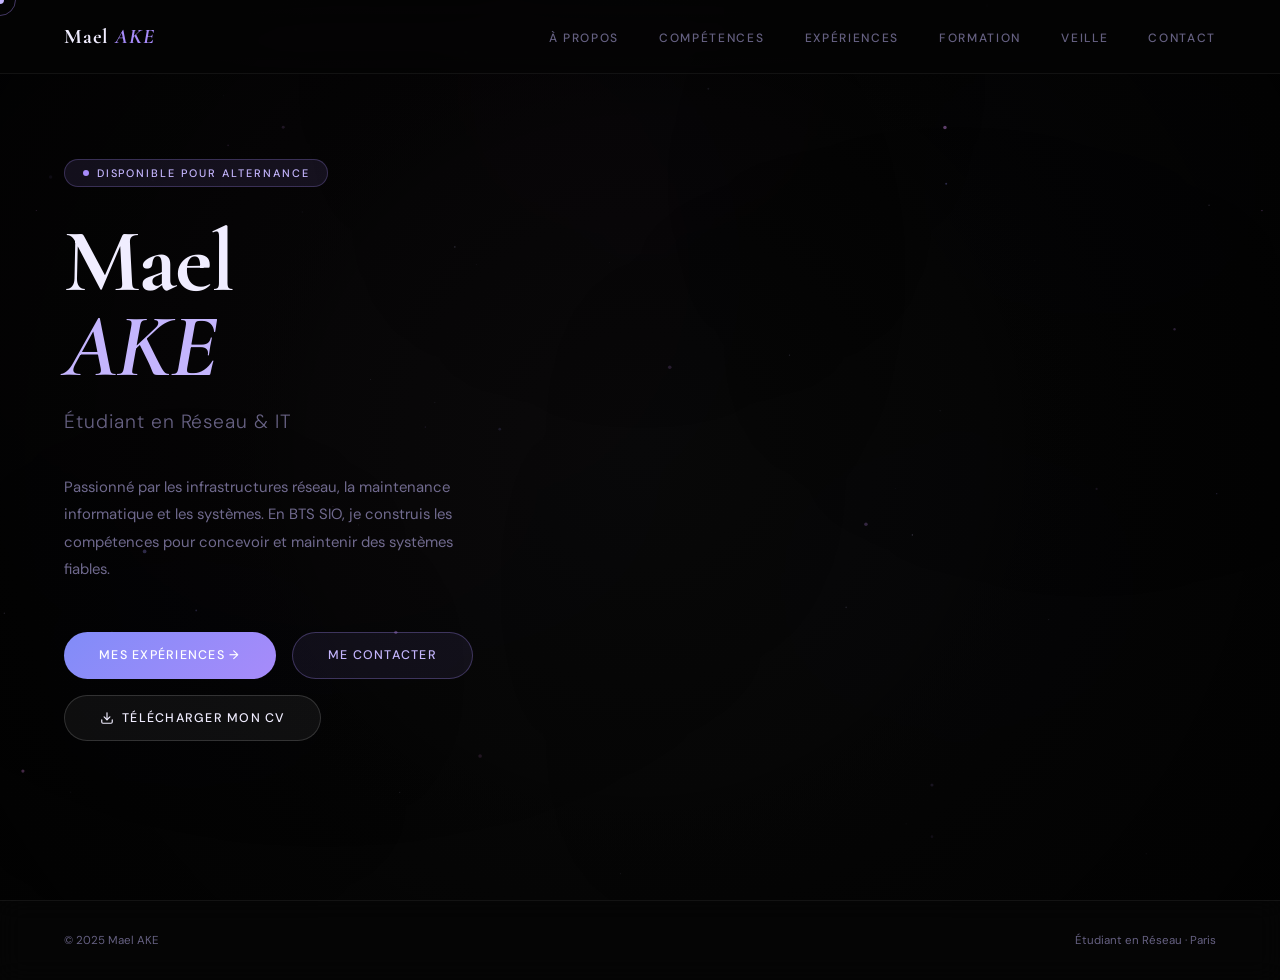
==== commit 17fe34d6: "Update index.html" ====
--- a/index.html
+++ b/index.html
@@ -33,7 +33,6 @@
   min-height: 100vh;
 }
 
-/* CANVAS */
 #bg-canvas {
   position: fixed; top: 0; left: 0;
   width: 100%; height: 100%;
@@ -42,7 +41,6 @@
 
 nav, .page, footer { position: relative; z-index: 1; }
 
-/* CURSOR */
 .cursor {
   width: 8px; height: 8px; background: var(--accent3);
   border-radius: 50%; position: fixed; top: 0; left: 0;
@@ -60,7 +58,6 @@
 body:has(a:hover) .cursor,
 body:has(button:hover) .cursor { width: 14px; height: 14px; background: #c4b5fd; }
 
-/* NAV */
 nav {
   position: fixed; top: 0; left: 0; right: 0;
   display: flex; align-items: center; justify-content: space-between;
@@ -94,7 +91,6 @@
 .nav-links a.active::after { transform: scaleX(1); }
 .nav-links a.active { color: var(--accent3); }
 
-/* SPA PAGES */
 .page {
   display: none;
   min-height: 100vh;
@@ -110,7 +106,6 @@
   pointer-events: none;
 }
 
-/* SECTION BASE */
 .page section { padding: var(--section-pad) 4rem; }
 
 .section-label {
@@ -131,7 +126,6 @@
 }
 .section-title em { font-style: italic; color: var(--accent3); }
 
-/* FOOTER */
 footer {
   padding: 2rem 4rem;
   border-top: 1px solid rgba(255,255,255,.06);
@@ -173,7 +167,6 @@
 .btn-cv-contact:hover { opacity: .88; transform: translateY(-2px); }
 .btn-cv-contact svg { flex-shrink: 0; }
 
-/* BUTTONS */
 .btn-primary {
   display: inline-flex; align-items: center; gap: .5rem;
   background: linear-gradient(135deg, var(--accent2), var(--accent));
@@ -195,11 +188,9 @@
 }
 .btn-outline:hover { background: rgba(167,139,250,.15); border-color: var(--accent3); transform: translateY(-2px); }
 
-/* REVEAL */
 .reveal { opacity: 0; transform: translateY(26px); transition: opacity .7s ease, transform .7s ease; }
 .reveal.visible { opacity: 1; transform: none; }
 
-/* ─── HERO ─── */
 .hero {
   min-height: 100vh; display: grid; grid-template-columns: 1fr 1fr;
   align-items: center; padding: 0 4rem; position: relative;
@@ -277,7 +268,6 @@
 @keyframes floatBadge { 0%,100%{transform:translateY(0)} 50%{transform:translateY(-9px)} }
 @keyframes pulseDot { 0%,100%{opacity:1} 50%{opacity:.35} }
 
-/* ─── ABOUT ─── */
 .about-grid { display: grid; grid-template-columns: 1fr 1fr; gap: 5rem; align-items: start; }
 .about-text { font-size: .97rem; line-height: 1.95; color: rgba(200,190,255,.6); }
 .about-text p + p { margin-top: 1.3rem; }
@@ -303,7 +293,6 @@
 }
 .stat-card .lbl { font-size: .78rem; color: var(--muted); line-height: 1.4; }
 
-/* ─── SKILLS ─── */
 .skills-grid { display: grid; grid-template-columns: repeat(3, 1fr); gap: 1.4rem; }
 .skill-group {
   background: var(--glass); border: 1px solid var(--glass-border);
@@ -329,7 +318,6 @@
 }
 .skill-tag:hover { background: rgba(167,139,250,.2); }
 
-/* ─── XP ─── */
 .xp-list { display: flex; flex-direction: column; }
 .xp-item {
   display: grid; grid-template-columns: 190px 1fr;
@@ -344,7 +332,6 @@
 .xp-tasks li { font-size: .87rem; color: var(--muted); line-height: 1.6; display: flex; align-items: baseline; gap: .6rem; }
 .xp-tasks li::before { content: '◆'; color: var(--accent); font-size: .45rem; flex-shrink: 0; position: relative; top: -1px; }
 
-/* ─── BTS SIO DÉROULEMENT ─── */
 .bts-intro {
   font-size: .97rem; line-height: 1.9; color: rgba(200,190,255,.6);
   max-width: 680px; margin-bottom: 3.5rem;
@@ -485,7 +472,6 @@
   padding: .25rem .9rem; border-radius: 99px;
 }
 
-/* ─── CONTACT ─── */
 #page-contact section {
   min-height: calc(100vh - 120px);
   display: flex; align-items: center; justify-content: center; text-align: center;
@@ -515,7 +501,6 @@
 }
 .contact-pill:hover { color: var(--accent3); border-color: rgba(167,139,250,.3); background: rgba(167,139,250,.08); }
 
-/* ─── WIFI 7 ARTICLE ─── */
 .wifi7-article {
   margin: 1rem 0 4rem;
   background: rgba(167,139,250,.04);
@@ -594,7 +579,6 @@
 .wi-impact-label { font-family: 'Cormorant Garamond', serif; font-weight: 600; font-size: .95rem; color: var(--accent3); margin-bottom: .4rem; }
 .wi-impact-desc { font-size: .75rem; color: var(--muted); line-height: 1.6; }
 
-/* ─── VEILLE ─── */
 .veille-intro {
   font-size: .97rem; line-height: 1.9; color: rgba(200,190,255,.6);
   max-width: 650px; margin-bottom: 3.5rem;
@@ -646,13 +630,13 @@
   border-radius: 14px; padding: 1.2rem; backdrop-filter: blur(12px);
   display: flex; flex-direction: column; gap: .5rem;
   transition: background .2s, border-color .2s, transform .2s;
+  text-decoration: none; color: inherit;
 }
 .vsource:hover { background: var(--glass-hover); border-color: rgba(167,139,250,.3); transform: translateY(-3px); }
 .vsource-name { font-family: 'Cormorant Garamond', serif; font-weight: 600; font-size: .95rem; color: var(--white); }
 .vsource-type { font-size: .65rem; color: var(--accent); letter-spacing: .1em; text-transform: uppercase; }
 .vsource-desc { font-size: .75rem; color: var(--muted); line-height: 1.5; }
 
-/* RESPONSIVE */
 @media (max-width: 900px) {
   nav { padding: 1.25rem 1.5rem; }
   .nav-links { display: none; }
@@ -683,7 +667,6 @@
 <div class="cursor" id="cursor"></div>
 <div class="cursor-ring" id="cursorRing"></div>
 
-<!-- NAV -->
 <nav>
   <a class="nav-logo" data-page="home">Mael <span>AKE</span></a>
   <ul class="nav-links">
@@ -696,6 +679,7 @@
   </ul>
 </nav>
 
+
 <!-- ═══════════ PAGE HOME ═══════════ -->
 <div class="page" id="page-home">
   <section class="hero">
@@ -707,16 +691,14 @@
       <div class="hero-cta">
         <a class="btn-primary" data-page="xp">Mes expériences →</a>
         <a class="btn-outline" data-page="contact">Me contacter</a>
-        <a href="[data-uri]" download="CV_Mael_AKE.pdf" class="btn-cv">
+        <a href="[data-uri]" download="CV_Mael_AKE.pdf" class="btn-cv">
           <svg width="14" height="14" viewBox="0 0 24 24" fill="none" stroke="currentColor" stroke-width="2" stroke-linecap="round" stroke-linejoin="round"><path d="M21 15v4a2 2 0 0 1-2 2H5a2 2 0 0 1-2-2v-4"/><polyline points="7 10 12 15 17 10"/><line x1="12" y1="15" x2="12" y2="3"/></svg>
           Télécharger mon CV
         </a>
       </div>
     </div>
     <div class="hero-right">
-      <div class="hero-visual">
-
-      </div>
+      <div class="hero-visual"></div>
     </div>
   </section>
   <footer><span>© 2025 Mael AKE</span><span>Étudiant en Réseau · Paris</span></footer>
@@ -860,14 +842,10 @@
   <section>
     <div class="section-label reveal">Formation</div>
     <h2 class="section-title reveal">Déroulement de<br><em>mon BTS SIO.</em></h2>
-
     <p class="bts-intro reveal">
       Le <strong>BTS Services Informatiques aux Organisations (SIO)</strong> se déroule sur 2 ans au Lycée de Cachan. La formation commence par un <strong>tronc commun</strong>, puis laisse place à une <strong>spécialisation</strong> au choix.
     </p>
-
     <div class="bts-timeline">
-
-      <!-- TRONC COMMUN -->
       <div class="bts-year-block reveal">
         <div class="bts-year-left">
           <div class="bts-year-label">Tronc commun</div>
@@ -880,7 +858,7 @@
           <div class="bts-modules">
             <div class="bts-module">
               <div class="bts-module-label">Général</div>
-              <div class="bts-module-title">Français & Anglais technique</div>
+              <div class="bts-module-title">Français &amp; Anglais technique</div>
               <div class="bts-module-tags">
                 <span class="bts-module-tag">Expression écrite</span>
                 <span class="bts-module-tag">Oral professionnel</span>
@@ -889,7 +867,7 @@
             </div>
             <div class="bts-module">
               <div class="bts-module-label">Technique</div>
-              <div class="bts-module-title">Réseaux, Systèmes & Sécurité</div>
+              <div class="bts-module-title">Réseaux, Systèmes &amp; Sécurité</div>
               <div class="bts-module-tags">
                 <span class="bts-module-tag">TCP/IP</span>
                 <span class="bts-module-tag">Active Directory</span>
@@ -900,8 +878,6 @@
           </div>
         </div>
       </div>
-
-      <!-- SPÉCIALISATION -->
       <div class="bts-year-block reveal">
         <div class="bts-year-left">
           <div class="bts-year-label">Spécialisation</div>
@@ -914,7 +890,7 @@
           <div class="bts-modules">
             <div class="bts-module" style="border-color:rgba(167,139,250,.4);background:rgba(167,139,250,.1);">
               <div class="bts-module-label" style="color:var(--accent3);">Mon choix ✓</div>
-              <div class="bts-module-title">SISR — Réseaux & Infrastructures</div>
+              <div class="bts-module-title">SISR — Réseaux &amp; Infrastructures</div>
               <div class="bts-module-tags">
                 <span class="bts-module-tag">Administration réseau</span>
                 <span class="bts-module-tag">Sécurité SI</span>
@@ -942,7 +918,6 @@
         </div>
       </div>
     </div>
-
     <div class="bts-blocs-title reveal">Mon parcours <em>diplômant.</em></div>
     <div class="bts-diplomes">
       <div class="bts-diplome reveal">
@@ -958,7 +933,6 @@
         <span class="bts-diplome-badge">Obtenu</span>
       </div>
     </div>
-
   </section>
   <footer><span>© 2025 Mael AKE</span><span>Étudiant en Réseau · Paris</span></footer>
 </div>
@@ -972,93 +946,117 @@
     <p class="veille-intro reveal">Dans le cadre de mon BTS SIO, je réalise une <strong>veille technologique régulière</strong> pour rester informé des évolutions dans les domaines des réseaux, de la cybersécurité et des systèmes. Voici les principaux sujets que je suis.</p>
 
     <div class="veille-grid">
-      <div class="veille-card reveal veille-card-featured" onclick="document.getElementById('wifi7-article').scrollIntoView({behavior:'smooth'})" style="cursor:pointer;border-color:rgba(167,139,250,.35);background:rgba(167,139,250,.09);">
-        <div class="veille-icon">📡</div>
+      <div class="veille-card reveal" onclick="document.getElementById('lifi-article').scrollIntoView({behavior:'smooth'})" style="cursor:pointer;border-color:rgba(167,139,250,.35);background:rgba(167,139,250,.09);">
+        <div class="veille-icon">💡</div>
         <div>
           <div class="veille-theme" style="display:flex;align-items:center;gap:.5rem;">Réseaux <span style="background:rgba(167,139,250,.25);color:var(--accent3);font-size:.55rem;padding:.15rem .5rem;border-radius:99px;letter-spacing:.1em;">SUJET DÉTAILLÉ ↓</span></div>
-          <div class="veille-title">Wi-Fi 7 — IEEE 802.11be</div>
-        </div>
-        <div class="veille-desc">La nouvelle norme sans fil officialisée en 2025 : jusqu'à 46 Gbps, canaux 320 MHz, Multi-Link Operation et WPA3 obligatoire. La révolution pour les réseaux d'entreprise.</div>
+          <div class="veille-title">Li-Fi — Light Fidelity</div>
+        </div>
+        <div class="veille-desc">La technologie qui utilise la lumière visible pour transmettre des données. Sécurisée par nature et normalisée IEEE 802.11bb en 2023, c'est une révolution pour les réseaux intérieurs sensibles.</div>
         <div class="veille-tags">
-          <span class="veille-tag">802.11be</span>
-          <span class="veille-tag">MLO</span>
-          <span class="veille-tag">4096-QAM</span>
-          <span class="veille-tag">WPA3</span>
-          <span class="veille-tag">46 Gbps</span>
+          <span class="veille-tag">VLC</span>
+          <span class="veille-tag">802.11bb</span>
+          <span class="veille-tag">PoE</span>
+          <span class="veille-tag">OFDM</span>
+          <span class="veille-tag">Photodétecteur</span>
         </div>
       </div>
     </div>
 
-    <div id="wifi7-article" class="wifi7-article reveal">
+    <div id="lifi-article" class="wifi7-article reveal">
       <div class="wifi7-header">
         <div class="wifi7-label">Analyse approfondie</div>
-        <h3 class="wifi7-title">Le Wi-Fi 7 <em>(IEEE 802.11be)</em><br>— La révolution des réseaux sans fil</h3>
-        <p class="wifi7-sub">Norme finalisée en 2025 · Pertinent pour les réseaux d'entreprise · BTS SIO Réseau</p>
+        <h3 class="wifi7-title">Le Li-Fi <em>(IEEE 802.11bb)</em><br>— La lumière comme réseau</h3>
+        <p class="wifi7-sub">Norme ratifiée en 2023 · VLC — Visible Light Communication · BTS SIO Réseau</p>
       </div>
       <div class="wifi7-intro">
-        Le Wi-Fi 7, aussi appelé <strong>IEEE 802.11be</strong>, est la nouvelle génération de réseau sans fil qui succède au Wi-Fi 6 et 6E. Son surnom officiel est <strong>EHT — Extremely High Throughput</strong> ("débit extrêmement élevé"). Il apporte des avancées majeures en termes de débit, de stabilité et de gestion de la densité d'appareils, et devient en 2026 le nouveau standard pour les projets de connectivité haute performance en entreprise.
-      </div>
+        Le <strong>Li-Fi (Light Fidelity)</strong> est une technologie de communication sans fil qui utilise la <strong>lumière visible</strong> pour transmettre des données, contrairement au Wi-Fi qui utilise des ondes radio. Inventé par le professeur Harald Haas en 2011, il peut atteindre des vitesses de plusieurs centaines de gigabits par seconde. La norme <strong>IEEE 802.11bb</strong>, ratifiée en 2023, l'a officiellement standardisé et aligné sur les bases du Wi-Fi, ouvrant la voie aux déploiements hybrides transparents.
+      </div>
+
       <div class="wifi7-compare">
         <div class="wc-card">
-          <div class="wc-label">Wi-Fi 6 (ancienne norme)</div>
+          <div class="wc-label">Wi-Fi (ondes radio)</div>
           <div class="wc-val">9,6 <span>Gbps</span></div>
-          <div class="wc-bar-wrap"><div class="wc-bar" style="width:21%"></div></div>
-          <div class="wc-detail">Canaux 160 MHz · 1024-QAM</div>
+          <div class="wc-bar-wrap"><div class="wc-bar" style="width:4%"></div></div>
+          <div class="wc-detail">Traverse les murs · Portée large · Interférences possibles</div>
         </div>
         <div class="wc-card wc-featured">
-          <div class="wc-label">Wi-Fi 7 (nouvelle norme)</div>
-          <div class="wc-val" style="color:var(--accent3)">46 <span>Gbps</span></div>
+          <div class="wc-label">Li-Fi (lumière visible)</div>
+          <div class="wc-val" style="color:var(--accent3)">224 <span>Gbps</span></div>
           <div class="wc-bar-wrap"><div class="wc-bar" style="width:100%;background:linear-gradient(90deg,var(--accent2),var(--accent3))"></div></div>
-          <div class="wc-detail">Canaux 320 MHz · 4096-QAM · MLO</div>
-        </div>
-      </div>
+          <div class="wc-detail">Limité à la pièce · Sécurité physique · Aucune interférence radio</div>
+        </div>
+      </div>
+
       <div class="wifi7-innovations">
         <div class="wi-item reveal">
           <div class="wi-num">01</div>
           <div class="wi-content">
-            <div class="wi-title">Canaux de 320 MHz</div>
-            <div class="wi-desc">Les canaux à bande passante ultralarge de 320 MHz doublent la capacité de transmission par rapport aux canaux de 160 MHz du Wi-Fi 6. Imagine une autoroute à 8 voies au lieu de 4 : les données passent deux fois plus vite, sans embouteillage même quand beaucoup d'appareils sont connectés.</div>
+            <div class="wi-title">Codage des données</div>
+            <div class="wi-desc">Tout ce que tu fais sur internet est traduit en binaire (0 et 1). Ces données sont envoyées vers une ampoule LED via un câble réseau. L'ampoule joue le rôle de routeur lumineux : c'est le point de départ de la transmission.</div>
           </div>
         </div>
         <div class="wi-item reveal">
           <div class="wi-num">02</div>
           <div class="wi-content">
-            <div class="wi-title">MLO — Multi-Link Operation</div>
-            <div class="wi-desc">C'est <strong>la vraie révolution du Wi-Fi 7</strong>. Au lieu d'utiliser une seule bande de fréquence (2,4 GHz, 5 GHz ou 6 GHz), un appareil compatible peut se connecter simultanément à plusieurs bandes. Résultat : plus de débit cumulé, et si une bande est saturée, l'appareil bascule instantanément sur l'autre — zéro coupure, zéro latence.</div>
+            <div class="wi-title">Modulation lumineuse (LED)</div>
+            <div class="wi-desc">La LED s'allume et s'éteint des <strong style="color:var(--accent3)">millions de fois par seconde</strong>. Une forte intensité = "1", une faible intensité = "0". Ces variations sont si rapides que l'œil humain ne perçoit absolument aucun scintillement — pour nous, la lumière semble continue.</div>
           </div>
         </div>
         <div class="wi-item reveal">
           <div class="wi-num">03</div>
           <div class="wi-content">
-            <div class="wi-title">Modulation 4096-QAM</div>
-            <div class="wi-desc">La modulation 4096-QAM (contre 1024-QAM en Wi-Fi 6) permet à chaque signal de transporter plus d'informations par impulsion. Concrètement : +20% de débit théorique sur les mêmes conditions radio. C'est comme optimiser l'espace de chargement d'un camion pour transporter encore plus de boîtes sans changer le camion.</div>
+            <div class="wi-title">Photodétection (réception)</div>
+            <div class="wi-desc">Un capteur appelé photodétecteur, intégré dans un dongle USB branché sur l'appareil, capte les infimes variations de lumière et les reconvertit en signal électrique, c'est-à-dire en données informatiques lisibles.</div>
           </div>
         </div>
         <div class="wi-item reveal">
           <div class="wi-num">04</div>
           <div class="wi-content">
-            <div class="wi-title">Sécurité WPA3 obligatoire</div>
-            <div class="wi-desc">Le Wi-Fi 7 impose <strong>WPA3</strong> et les Protected Management Frames (PMF) comme obligatoires, là où c'était optionnel pour le Wi-Fi 6. Conséquence directe : le réseau est structurellement plus résistant aux attaques par dictionnaire, aux écoutes passives et aux attaques sur les trames de gestion.</div>
+            <div class="wi-title">Flux montant — Infrarouge</div>
+            <div class="wi-desc">Pour envoyer des données vers le réseau, le dongle utilise une <strong style="color:var(--accent3)">lumière infrarouge totalement invisible</strong> dirigée vers un récepteur au plafond. Pas besoin de lampe sur le bureau — tout reste discret et ergonomique.</div>
           </div>
         </div>
       </div>
+
       <div class="wifi7-impact reveal">
-        <div class="wi-impact-title">Ce que ça change pour un technicien réseau</div>
+        <div class="wi-impact-title">Déploiement réseau — Infrastructure PoE</div>
         <div class="wi-impact-grid">
           <div class="wi-impact-card">
-            <div class="wi-impact-icon">⚡</div>
-            <div class="wi-impact-label">Switching multigigabit requis</div>
-            <div class="wi-impact-desc">Le débit combiné dépasse 1 Gbps par point d'accès. Il faut du switching 2,5G ou 10G en amont — les anciens switches 1G ne suffisent plus.</div>
+            <div class="wi-impact-icon">🔌</div>
+            <div class="wi-impact-label">Câblage PoE</div>
+            <div class="wi-impact-desc">Un câble RJ45 relie le switch réseau au plafond via PoE. Il transporte données ET électricité simultanément vers l'ampoule Li-Fi.</div>
           </div>
           <div class="wi-impact-card">
-            <div class="wi-impact-icon">🔌</div>
-            <div class="wi-impact-label">PoE renforcé 802.3bt</div>
-            <div class="wi-impact-desc">Les points d'accès Wi-Fi 7 consomment plus. L'alimentation PoE standard (802.3af/at) ne suffit pas — il faut du 802.3bt (jusqu'à 90W).</div>
+            <div class="wi-impact-icon">💡</div>
+            <div class="wi-impact-label">Luminaire Li-Fi</div>
+            <div class="wi-impact-desc">L'ampoule LED intègre un petit modem. Elle convertit le signal réseau en lumière. L'éclairage de la pièce devient le point d'accès réseau.</div>
           </div>
           <div class="wi-impact-card">
+            <div class="wi-impact-icon">🔒</div>
+            <div class="wi-impact-label">Sécurité physique</div>
+            <div class="wi-impact-desc">La lumière ne traverse pas les murs. Impossible de pirater le réseau depuis l'extérieur — avantage majeur pour les environnements sensibles (hôpitaux, armée, finance).</div>
+          </div>
+        </div>
+      </div>
+
+      <div class="wifi7-impact reveal" style="margin-top:1.5rem;">
+        <div class="wi-impact-title">Norme IEEE 802.11bb — Ce qui a changé en 2023</div>
+        <div class="wi-impact-grid">
+          <div class="wi-impact-card">
             <div class="wi-impact-icon">📋</div>
-            <div class="wi-impact-label">Compétences WPA3</div>
-            <div class="wi-impact-desc">La configuration et le dépannage WPA3 deviennent incontournables. Les méthodes d'authentification évoluent (SAE, OWE).</div>
+            <div class="wi-impact-label">Standardisation officielle</div>
+            <div class="wi-impact-desc">Le Li-Fi est aligné sur les standards Wi-Fi (802.11), permettant aux fabricants d'intégrer les deux dans les mêmes puces réseau.</div>
+          </div>
+          <div class="wi-impact-card">
+            <div class="wi-impact-icon">🔄</div>
+            <div class="wi-impact-label">Basculement hybride</div>
+            <div class="wi-impact-desc">Les appareils basculent de façon transparente entre Wi-Fi et Li-Fi sans coupure — comme entre 4G et Wi-Fi sur un smartphone.</div>
+          </div>
+          <div class="wi-impact-card">
+            <div class="wi-impact-icon">🌞</div>
+            <div class="wi-impact-label">Résistance au soleil</div>
+            <div class="wi-impact-desc">La modulation OFDM isole le signal Li-Fi du bruit lumineux ambiant. Le soleil = bruit continu, le Li-Fi = fréquences précises identifiables.</div>
           </div>
         </div>
       </div>
@@ -1066,26 +1064,26 @@
 
     <div class="veille-sources-title reveal">Mes sources <em>de référence.</em></div>
     <div class="veille-sources">
-      <div class="vsource reveal">
-        <div class="vsource-name">IEEE 802.11be</div>
+      <a class="vsource reveal" href="https://purelifi.com" target="_blank" rel="noopener" style="text-decoration:none;color:inherit;">
+        <div class="vsource-name">pureLiFi</div>
+        <div class="vsource-type">Entreprise pionnière</div>
+        <div class="vsource-desc">Fondée par Harald Haas, publications techniques et actualités produits Li-Fi.</div>
+      </a>
+      <a class="vsource reveal" href="https://standards.ieee.org/ieee/802.11bb/7127/" target="_blank" rel="noopener" style="text-decoration:none;color:inherit;">
+        <div class="vsource-name">IEEE 802.11bb</div>
         <div class="vsource-type">Standard officiel</div>
-        <div class="vsource-desc">La spécification technique complète de la norme Wi-Fi 7 publiée par l'IEEE.</div>
-      </div>
-      <div class="vsource reveal">
-        <div class="vsource-name">Wi-Fi Alliance</div>
-        <div class="vsource-type">Organisation</div>
-        <div class="vsource-desc">L'organisme de certification officiel du Wi-Fi, publications et annonces sur le Wi-Fi 7.</div>
-      </div>
-      <div class="vsource reveal">
-        <div class="vsource-name">Cisco Blogs</div>
-        <div class="vsource-type">Réseau entreprise</div>
-        <div class="vsource-desc">Articles techniques sur le déploiement du Wi-Fi 7 en infrastructure d'entreprise.</div>
-      </div>
-      <div class="vsource reveal">
+        <div class="vsource-desc">La norme officielle Li-Fi ratifiée en 2023 publiée par l'IEEE Standards Association.</div>
+      </a>
+      <a class="vsource reveal" href="https://www.ted.com/talks/harald_haas_a_breakthrough_new_kind_of_wireless_internet" target="_blank" rel="noopener" style="text-decoration:none;color:inherit;">
+        <div class="vsource-name">TED — Harald Haas</div>
+        <div class="vsource-type">Conférence</div>
+        <div class="vsource-desc">La conférence TED originale de l'inventeur du Li-Fi, disponible avec sous-titres FR.</div>
+      </a>
+      <a class="vsource reveal" href="https://www.lemagit.fr/definition/LiFi" target="_blank" rel="noopener" style="text-decoration:none;color:inherit;">
         <div class="vsource-name">LeMagIT</div>
-        <div class="vsource-type">IT en français</div>
-        <div class="vsource-desc">Actualités et analyses sur l'adoption du Wi-Fi 7 dans les entreprises françaises.</div>
-      </div>
+        <div class="vsource-type">Portail IT en français</div>
+        <div class="vsource-desc">Définitions et actualités sur les technologies réseau dont le Li-Fi en entreprise.</div>
+      </a>
     </div>
 
   </section>
@@ -1106,7 +1104,7 @@
         <span class="contact-pill">📍 10 Rue Ernestine, Paris</span>
         <span class="contact-pill">🌍 Anglais intermédiaire</span>
       </div>
-      <a href="[data-uri]" download="CV_Mael_AKE.pdf" class="btn-cv-contact reveal">
+      <a href="[data-uri]" download="CV_Mael_AKE.pdf" class="btn-cv-contact reveal">
         <svg width="15" height="15" viewBox="0 0 24 24" fill="none" stroke="currentColor" stroke-width="2" stroke-linecap="round" stroke-linejoin="round"><path d="M21 15v4a2 2 0 0 1-2 2H5a2 2 0 0 1-2-2v-4"/><polyline points="7 10 12 15 17 10"/><line x1="12" y1="15" x2="12" y2="3"/></svg>
         Télécharger mon CV
       </a>
@@ -1116,7 +1114,7 @@
 </div>
 
 
-<script data-cfasync="false" src="/cdn-cgi/scripts/5c5dd728/cloudflare-static/email-decode.min.js"></script><script>
+<script>
 // ── CURSOR ──
 const cursor = document.getElementById('cursor');
 const ring   = document.getElementById('cursorRing');
